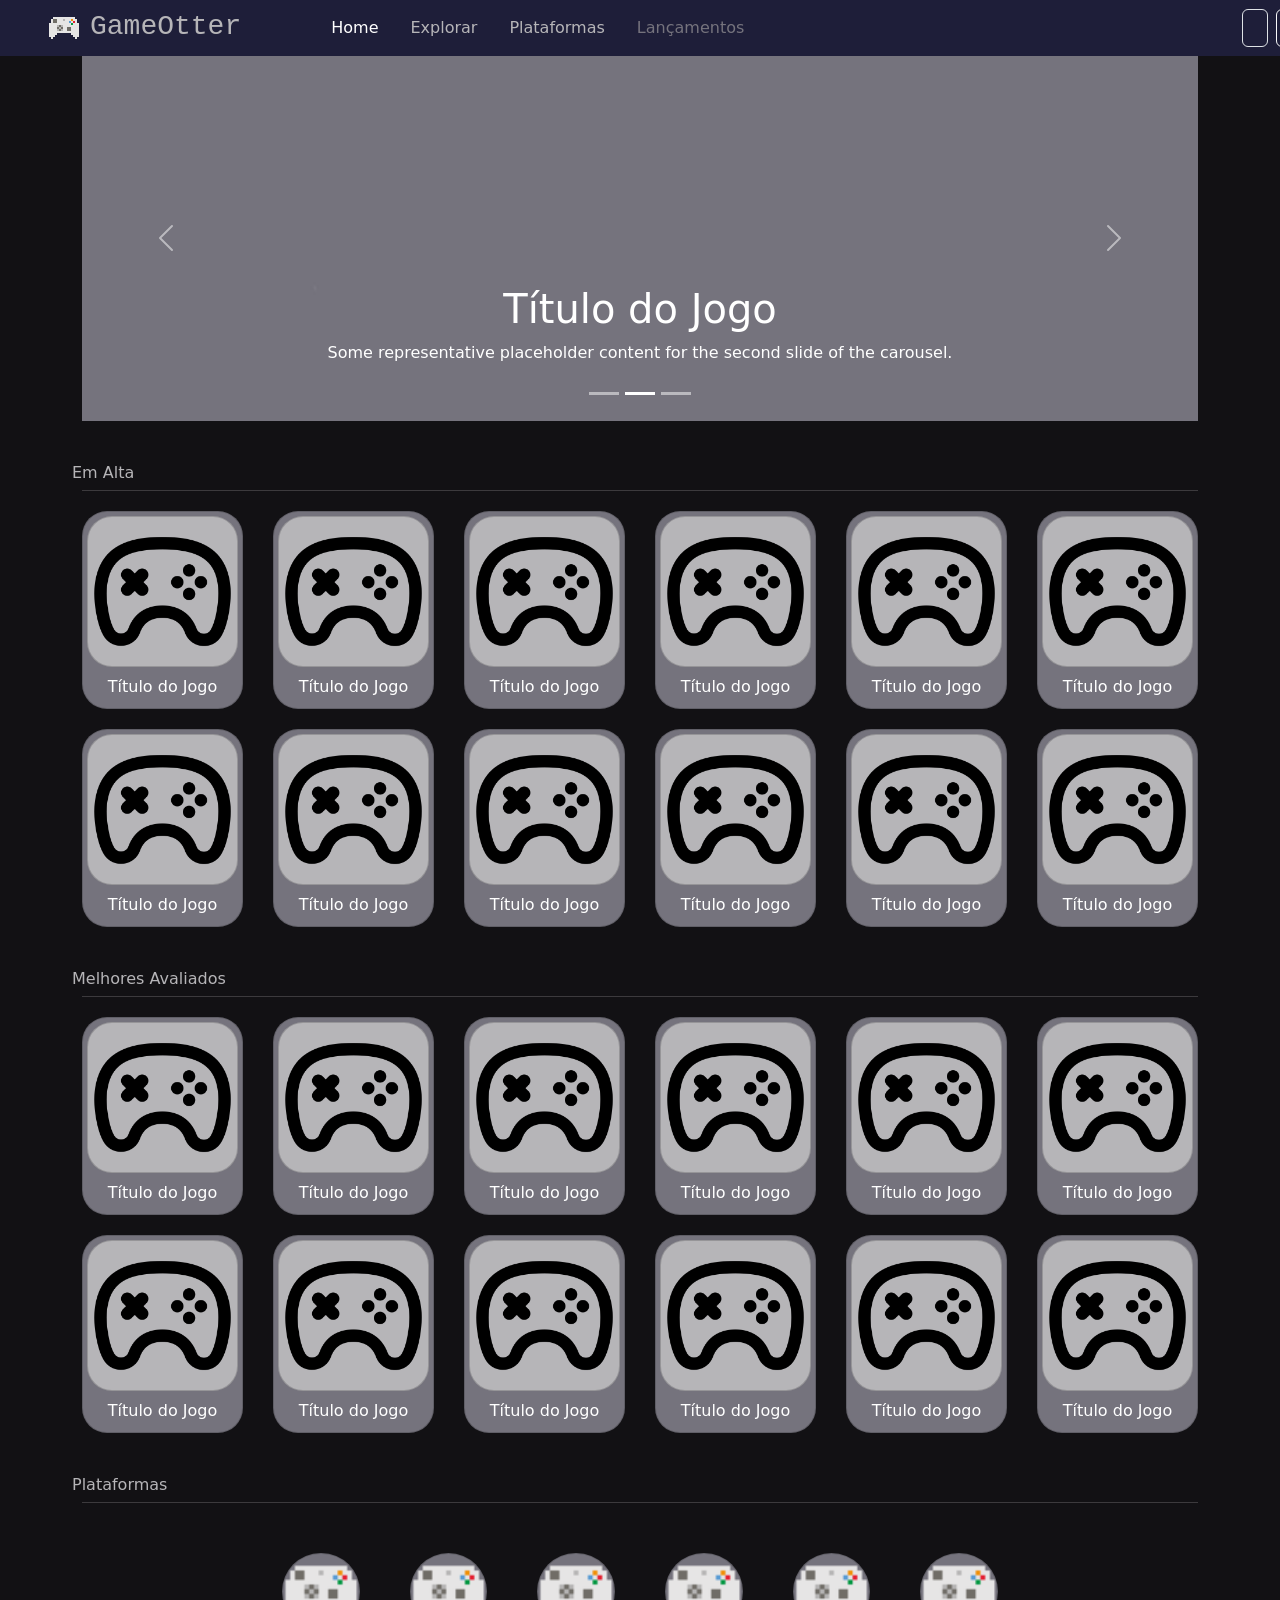
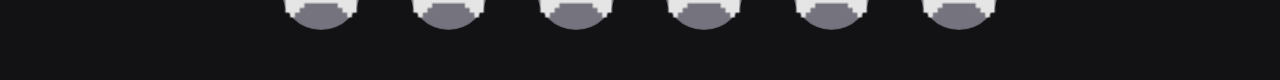
==== index.html @ 275e6186 "1303" ====
<!DOCTYPE html>
<html lang="pt-br">

<head>
    <meta charset="UTF-8">
    <meta name="viewport" content="width=device-width, initial-scale=1.0">
    <title>GameOtter</title>
    <link rel="icon" type="image/x-icon" href="/images/favicon.ico">
    <link rel="stylesheet" href="bootstrap/css/bootstrap.min.css">
    <link rel="stylesheet" href="/css/style.css">
    <link rel="stylesheet" href="https://cdn.jsdelivr.net/npm/bootstrap-icons@1.11.3/font/bootstrap-icons.css">
</head>

<body>
    <header class="header">
        <div> <!--Título e logo são provisórios-->
            <img src="/images/controle.png" alt="logo" class="ms-5">
            <h3 class="title">GameOtter</h3>
        </div>

        <nav class="navbar navbar-expand-lg">
            <div class="container-fluid">

                <button class="navbar-toggler" type="button" data-bs-toggle="collapse"
                    data-bs-target="#navbarSupportedContent" aria-controls="navbarSupportedContent"
                    aria-expanded="false" aria-label="Toggle navigation">
                    <span class="navbar-toggler-icon"></span>
                </button>

                <div class="collapse navbar-collapse" id="navbarSupportedContent">
                    <ul class="navbar-nav me-auto mb-2 mb-lg-0">
                        <li class="nav-item">
                            <a class="nav-link active" aria-current="page" href="#" id="home">Home</a>
                        </li>
                        <li class="nav-item ms-3">
                            <a class="nav-link" href="#">Explorar</a>
                        </li>
                        <li class="nav-item ms-3">
                            <a class="nav-link" href="#">Plataformas</a>
                        </li>
                        <li class="nav-item ms-3">
                            <a class="nav-link disabled" aria-disabled="true">Lançamentos</a>
                        </li>
                    </ul>

                    <form class="d-flex" role="search" id="pesquisa">
                        <input class="form-control me-2" type="search" placeholder="Pesquise aqui..."
                            aria-label="Search" />
                        <button class="btn btn-outline-light" type="submit">
                            <i class="bi bi-search"></i>
                        </button>
                    </form>

                    <ul class="navbar-nav ms-4">
                        <li class="nav-item dropdown">
                            <a class="nav-link dropdown-toggle" href="#" role="button" data-bs-toggle="dropdown"
                                aria-expanded="false">Perfil</a>
                            <ul class="dropdown-menu dropdown-menu-end">
                                <li><a class="dropdown-item" href="#">Meu Perfil</a></li>
                                <li><a class="dropdown-item" href="#">Minhas Listas</a></li>
                                <li><a class="dropdown-item" href="#">Minhas Reviews</a></li>
                                <li>
                                    <hr class="dropdown-divider">
                                </li>
                                <li><a class="dropdown-item" href="#">Sair</a></li>
                            </ul>
                        </li>
                    </ul>

                </div>
            </div>
        </nav>
    </header>




    <div class="container">
        <div id="myCarousel" class="carousel slide mb-6" data-bs-ride="carousel">
            <div class="carousel-indicators"> <button type="button" data-bs-target="#myCarousel" data-bs-slide-to="0"
                    class="" aria-label="Slide 1"></button> <button type="button" data-bs-target="#myCarousel"
                    data-bs-slide-to="1" aria-label="Slide 2" class="active" aria-current="true"></button> <button
                    type="button" data-bs-target="#myCarousel" data-bs-slide-to="2" aria-label="Slide 3"
                    class=""></button>
            </div>
            <div class="carousel-inner">
                <div class="carousel-item active carousel-item-start">
                    <a href="https://deltarune.com/" target="_blank" class="carousel-link">
                        <img src="images/banner.png" class="d-block w-100" alt="">
                        <div class="container">
                            <div class="carousel-caption text-start">
                                <h1>Título do Jogo</h1>
                                <p class="opacity-75">Some representative placeholder content for the first slide of the
                                    carousel.</p>
                            </div>
                        </div>
                    </a>
                </div>

                <div class="carousel-item carousel-item-next carousel-item-start">
                    <a href="https://deltarune.com/" target="_blank" class="carousel-link">
                        <img src="images/banner.png" class="d-block w-100" alt="">
                        <div class="container">
                            <div class="carousel-caption">
                                <h1>Título do Jogo</h1>
                                <p>Some representative placeholder content for the second slide of the carousel.</p>
                            </div>
                        </div>
                    </a>
                </div>
                <div class="carousel-item">
                    <a href="https://deltarune.com/" target="_blank" class="carousel-link">
                        <img src="images/banner.png" class="d-block w-100" alt="">
                        <div class="container">
                            <div class="carousel-caption text-end">
                                <h1>Título do Jogo</h1>
                                <p>Some representative placeholder content for the third slide of this carousel.</p>
                                <!--<p><a class="btn btn-lg btn-primary" href="#">Browse gallery</a></p>-->
                            </div>
                        </div>
                    </a>
                </div>
            </div> <button class="carousel-control-prev" type="button" data-bs-target="#myCarousel"
                data-bs-slide="prev">
                <span class="carousel-control-prev-icon" aria-hidden="true"></span> <span
                    class="visually-hidden">Previous</span> </button> <button class="carousel-control-next"
                type="button" data-bs-target="#myCarousel" data-bs-slide="next"> <span
                    class="carousel-control-next-icon" aria-hidden="true"></span> <span
                    class="visually-hidden">Next</span> </button>
        </div>
    </div>






    <div class="container mt-3">
        <p class="section-title">Em Alta</p>
        <hr>

        <div class="cards">
            <div class="card">
                <div class="card" id="imgcard">
                    <img src="/images/gamepad.png" alt="">
                </div>
                <p id="gct">Título do Jogo</p>
            </div>
            <div class="card">
                <div class="card" id="imgcard">
                    <img src="/images/gamepad.png" alt="">
                </div>
                <p id="gct">Título do Jogo</p>
            </div>
            <div class="card">
                <div class="card" id="imgcard">
                    <img src="/images/gamepad.png" alt="">
                </div>
                <p id="gct">Título do Jogo</p>
            </div>
            <div class="card">
                <div class="card" id="imgcard">
                    <img src="/images/gamepad.png" alt="">
                </div>
                <p id="gct">Título do Jogo</p>
            </div>
            <div class="card">
                <div class="card" id="imgcard">
                    <img src="/images/gamepad.png" alt="">
                </div>
                <p id="gct">Título do Jogo</p>
            </div>
            <div class="card">
                <div class="card" id="imgcard">
                    <img src="/images/gamepad.png" alt="">
                </div>
                <p id="gct">Título do Jogo</p>
            </div>
        </div>
        <div class="cards">
            <div class="card">
                <div class="card" id="imgcard">
                    <img src="/images/gamepad.png" alt="">
                </div>
                <p id="gct">Título do Jogo</p>
            </div>
            <div class="card">
                <div class="card" id="imgcard">
                    <img src="/images/gamepad.png" alt="">
                </div>
                <p id="gct">Título do Jogo</p>
            </div>
            <div class="card">
                <div class="card" id="imgcard">
                    <img src="/images/gamepad.png" alt="">
                </div>
                <p id="gct">Título do Jogo</p>
            </div>
            <div class="card">
                <div class="card" id="imgcard">
                    <img src="/images/gamepad.png" alt="">
                </div>
                <p id="gct">Título do Jogo</p>
            </div>
            <div class="card">
                <div class="card" id="imgcard">
                    <img src="/images/gamepad.png" alt="">
                </div>
                <p id="gct">Título do Jogo</p>
            </div>
            <div class="card">
                <div class="card" id="imgcard">
                    <img src="/images/gamepad.png" alt="">
                </div>
                <p id="gct">Título do Jogo</p>
            </div>
        </div>
    </div>
    <div class="container mt-3">
        <p class="section-title">Melhores Avaliados</p>
        <hr>

        <div class="cards">
            <div class="card">
                <div class="card" id="imgcard">
                    <img src="/images/gamepad.png" alt="">
                </div>
                <p id="gct">Título do Jogo</p>
            </div>
            <div class="card">
                <div class="card" id="imgcard">
                    <img src="/images/gamepad.png" alt="">
                </div>
                <p id="gct">Título do Jogo</p>
            </div>
            <div class="card">
                <div class="card" id="imgcard">
                    <img src="/images/gamepad.png" alt="">
                </div>
                <p id="gct">Título do Jogo</p>
            </div>
            <div class="card">
                <div class="card" id="imgcard">
                    <img src="/images/gamepad.png" alt="">
                </div>
                <p id="gct">Título do Jogo</p>
            </div>
            <div class="card">
                <div class="card" id="imgcard">
                    <img src="/images/gamepad.png" alt="">
                </div>
                <p id="gct">Título do Jogo</p>
            </div>
            <div class="card">
                <div class="card" id="imgcard">
                    <img src="/images/gamepad.png" alt="">
                </div>
                <p id="gct">Título do Jogo</p>
            </div>
        </div>
        <div class="cards">
            <div class="card">
                <div class="card" id="imgcard">
                    <img src="/images/gamepad.png" alt="">
                </div>
                <p id="gct">Título do Jogo</p>
            </div>
            <div class="card">
                <div class="card" id="imgcard">
                    <img src="/images/gamepad.png" alt="">
                </div>
                <p id="gct">Título do Jogo</p>
            </div>
            <div class="card">
                <div class="card" id="imgcard">
                    <img src="/images/gamepad.png" alt="">
                </div>
                <p id="gct">Título do Jogo</p>
            </div>
            <div class="card">
                <div class="card" id="imgcard">
                    <img src="/images/gamepad.png" alt="">
                </div>
                <p id="gct">Título do Jogo</p>
            </div>
            <div class="card">
                <div class="card" id="imgcard">
                    <img src="/images/gamepad.png" alt="">
                </div>
                <p id="gct">Título do Jogo</p>
            </div>
            <div class="card">
                <div class="card" id="imgcard">
                    <img src="/images/gamepad.png" alt="">
                </div>
                <p id="gct">Título do Jogo</p>
            </div>
        </div>
    </div>
    <div class="container mt-3">
        <p class="section-title">Plataformas</p>
        <hr>

        <div class="cards" id="cpc">
            <div class="card" id="pc">
                <img src="/images/controle.png" alt="">
            </div>
            <div class="card" id="pc">
                <img src="/images/controle.png" alt="">
            </div>
            <div class="card" id="pc">
                <img src="/images/controle.png" alt="">
            </div>
            <div class="card" id="pc">
                <img src="/images/controle.png" alt="">
            </div>
            <div class="card" id="pc">
                <img src="/images/controle.png" alt="">
            </div>
            <div class="card" id="pc">
                <img src="/images/controle.png" alt="">
            </div>
        </div>



        <script src="https://cdn.jsdelivr.net/npm/bootstrap@5.3.8/dist/js/bootstrap.bundle.min.js"
            integrity="sha384-FKyoEForCGlyvwx9Hj09JcYn3nv7wiPVlz7YYwJrWVcXK/BmnVDxM+D2scQbITxI"
            crossorigin="anonymous"></script>
</body>

</html>
---- css/style.css ----
/*INDEX*/

body {
    background-color: #121114;
}

.header {
    display: flex;
    align-items: center;
    background-color: #1E1E39;
}

.header div {
    display: flex;
    align-items: center;
}

.title {
    margin-left: 10px;
    margin-top: 5px;
    margin-right: 60px;
    color: #B6B5B8;
    font-family: monospace;
}

.navbar-nav {
    margin-left: 10px;
    color: #B6B5B8;
}

.nav-link {
    color: #B6B5B8;
}

.nav-link:hover {
    color: white;
}

.nav-link.disabled {
    color: #75737d;
}

#pesquisa {
    margin-left: 490px;
}

#pesquisa input::placeholder {
    color: #B6B5B8;
}

.form-control.me-2 {
    background-color: #1E1E39;
}

.navbar .nav-link:focus,
.navbar .nav-link:active,
.navbar .nav-link.active {
    color: #B6B5B8;
}

#home.active {
    color: white;
}

.navbar-toggler {
    color: #B6B5B8;
}

.navbar-toggler {
    border-color: #B6B5B8;
}

.navbar-toggler-icon {
    filter: invert(1);
}

.navbar-toggler:focus {
    box-shadow: none;
}

#pesquisa input:focus {
    border-color: white;
    box-shadow: none;
}

#pesquisa input {
    color: white;
}

.dropdown-item:active{
    background-color: white;
    color:#121114;
}

hr {
    border: none;
    height: 1px;
    background: #B6B5B8;
    margin: 20px 0;
}

.section-title{
    margin-top: 40px;
    margin-bottom: 3px;
    margin-left: -10px;
    color:#B6B5B8;
}

hr {
    margin-top: 5px;
}

.cards {
    display: flex;
    gap: 30px;
    margin-top: 20px;
}

.card {
    flex: 1;
    background-color: #75737d;
    border-radius: 25px;
    transition: transform 0.2s ease;
}

#imgcard{
    margin: 4px 4px -1px 4px;
    background-color: #B6B5B8;
}

#gct{
    text-align: center;
    margin: 2px 2px 2px 2px;
    padding: 7px;
    color: white;
    white-space: nowrap;
    overflow: hidden;
    text-overflow: ellipsis;
}

.card:hover {
    transform: scale(1.05);
    cursor: pointer;
}

#pc{
    border-radius: 100px;
}

#cpc{
    margin: 50px 200px 50px 200px;
    gap: 50px;
}

#myCarousel:hover{
    cursor:pointer;
}


/*PERFIL*/


/*LOGIN*/


/*REVIEWS*/


/*LISTAS*/
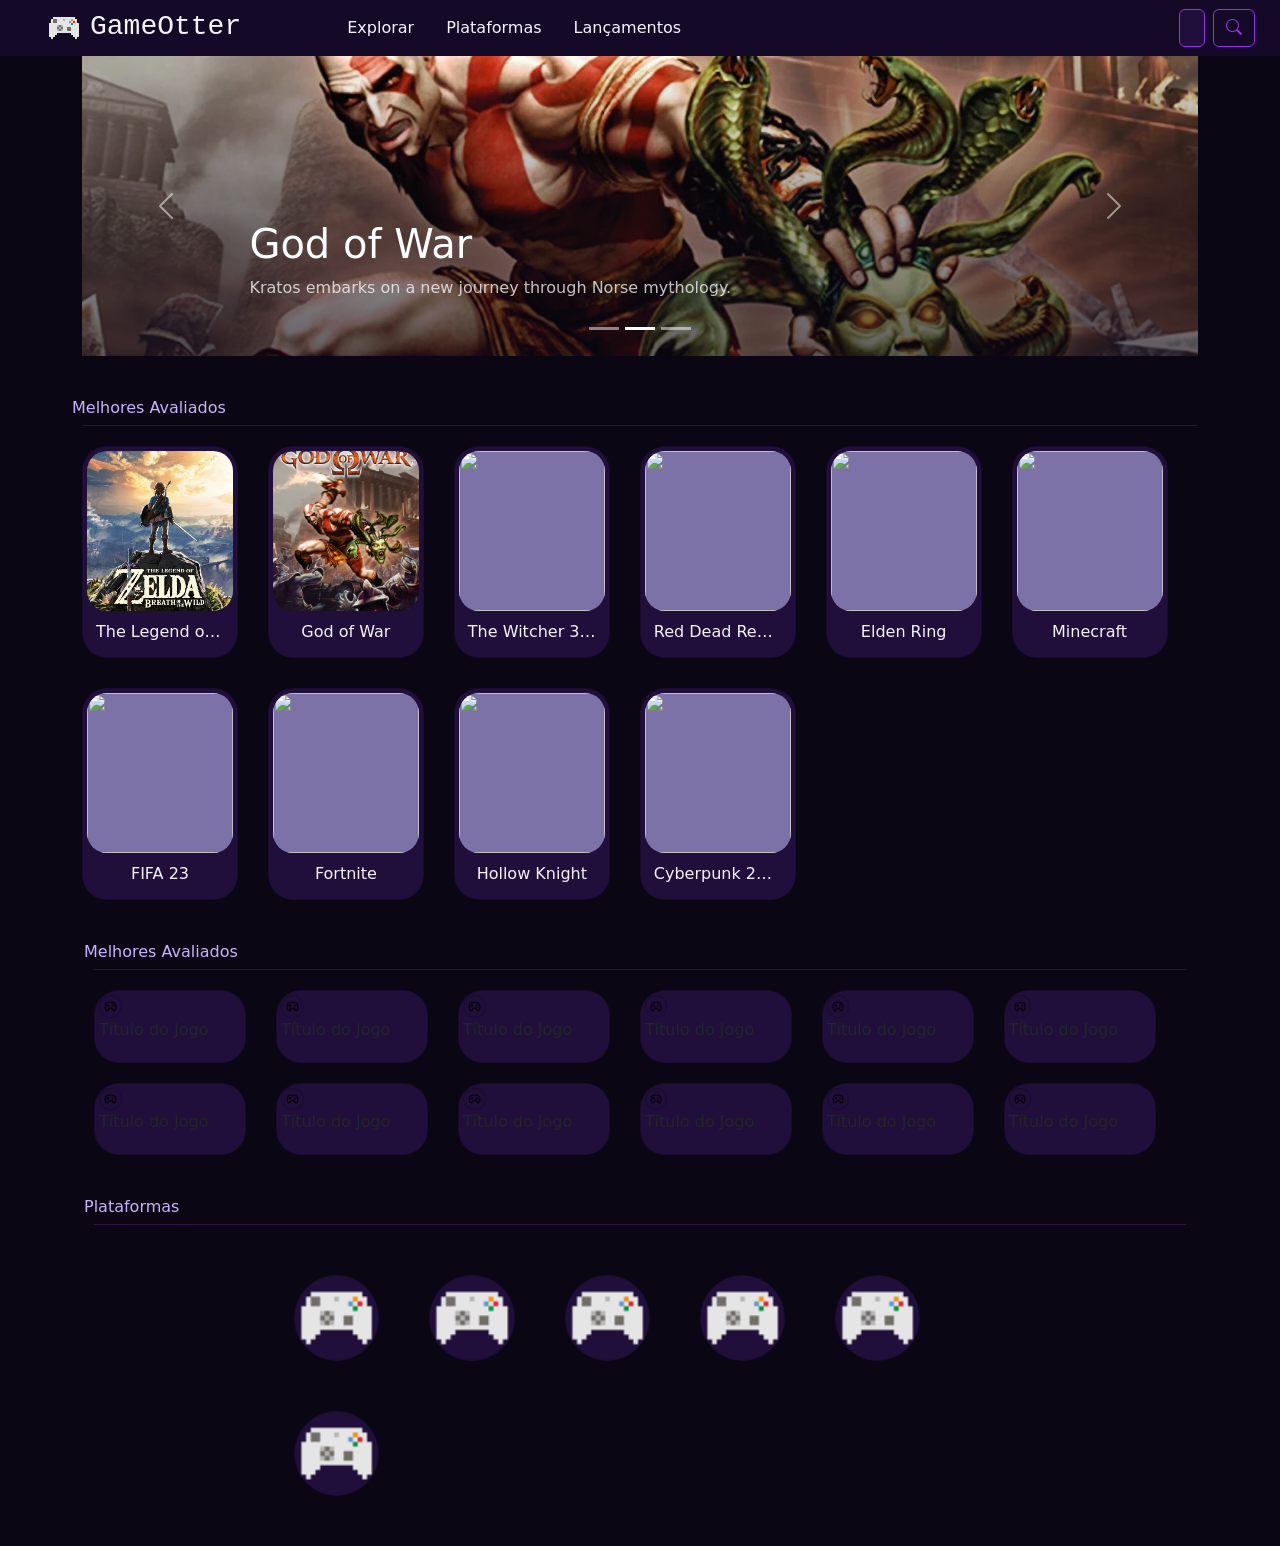
==== commit ca458fae: "1903" ====
--- a/index.html
+++ b/index.html
@@ -5,17 +5,20 @@
     <meta charset="UTF-8">
     <meta name="viewport" content="width=device-width, initial-scale=1.0">
     <title>GameOtter</title>
-    <link rel="icon" type="image/x-icon" href="/images/favicon.ico">
+    <link rel="icon" type="image/x-icon" href="images/favicon.ico">
     <link rel="stylesheet" href="bootstrap/css/bootstrap.min.css">
-    <link rel="stylesheet" href="/css/style.css">
+    <link rel="stylesheet" href="css/style.css">
     <link rel="stylesheet" href="https://cdn.jsdelivr.net/npm/bootstrap-icons@1.11.3/font/bootstrap-icons.css">
 </head>
 
 <body>
     <header class="header">
         <div> <!--Título e logo são provisórios-->
-            <img src="/images/controle.png" alt="logo" class="ms-5">
-            <h3 class="title">GameOtter</h3>
+            <img src="images/controle.png" alt="logo" class="ms-5">
+            <a class="nav-link active" aria-current="page" href="#" id="home">
+                <h3 class="title">GameOtter</h3>
+            </a>
+
         </div>
 
         <nav class="navbar navbar-expand-lg">
@@ -29,9 +32,6 @@
 
                 <div class="collapse navbar-collapse" id="navbarSupportedContent">
                     <ul class="navbar-nav me-auto mb-2 mb-lg-0">
-                        <li class="nav-item">
-                            <a class="nav-link active" aria-current="page" href="#" id="home">Home</a>
-                        </li>
                         <li class="nav-item ms-3">
                             <a class="nav-link" href="#">Explorar</a>
                         </li>
@@ -39,19 +39,27 @@
                             <a class="nav-link" href="#">Plataformas</a>
                         </li>
                         <li class="nav-item ms-3">
-                            <a class="nav-link disabled" aria-disabled="true">Lançamentos</a>
+                            <a class="nav-link" href="#">Lançamentos</a>
                         </li>
                     </ul>
 
                     <form class="d-flex" role="search" id="pesquisa">
                         <input class="form-control me-2" type="search" placeholder="Pesquise aqui..."
                             aria-label="Search" />
-                        <button class="btn btn-outline-light" type="submit">
+                        <button class="btn" type="submit" id="btnpesquisa">
                             <i class="bi bi-search"></i>
                         </button>
                     </form>
 
-                    <ul class="navbar-nav ms-4">
+                    <ul class="navbar-nav me-auto mb-2 mb-lg-0">
+                        <li class="nav-item ms-4">
+                            <a class="nav-link me-3" href="#">Login</a>
+                        </li>
+                    </ul>
+
+                    <!-- vvv IMPORTANTE: Ficará funcional quando o usuário entraar com a conta!! vvv -->
+
+                    <!--<ul class="navbar-nav ms-4">
                         <li class="nav-item dropdown">
                             <a class="nav-link dropdown-toggle" href="#" role="button" data-bs-toggle="dropdown"
                                 aria-expanded="false">Perfil</a>
@@ -65,7 +73,7 @@
                                 <li><a class="dropdown-item" href="#">Sair</a></li>
                             </ul>
                         </li>
-                    </ul>
+                    </ul>-->
 
                 </div>
             </div>
@@ -84,8 +92,8 @@
                     class=""></button>
             </div>
             <div class="carousel-inner">
-                <div class="carousel-item active carousel-item-start">
-                    <a href="https://deltarune.com/" target="_blank" class="carousel-link">
+                <div class="carousel-item active" id="carouselInner">
+                    <!--<a href="https://deltarune.com/" target="_blank" class="carousel-link">
                         <img src="images/banner.png" class="d-block w-100" alt="">
                         <div class="container">
                             <div class="carousel-caption text-start">
@@ -94,11 +102,11 @@
                                     carousel.</p>
                             </div>
                         </div>
-                    </a>
-                </div>
-
-                <div class="carousel-item carousel-item-next carousel-item-start">
-                    <a href="https://deltarune.com/" target="_blank" class="carousel-link">
+                    </a>-->
+                </div>
+
+                <div class="carousel-item" id="carouselInner">
+                    <!--<a href="https://deltarune.com/" target="_blank" class="carousel-link">
                         <img src="images/banner.png" class="d-block w-100" alt="">
                         <div class="container">
                             <div class="carousel-caption">
@@ -106,19 +114,18 @@
                                 <p>Some representative placeholder content for the second slide of the carousel.</p>
                             </div>
                         </div>
-                    </a>
-                </div>
-                <div class="carousel-item">
-                    <a href="https://deltarune.com/" target="_blank" class="carousel-link">
+                    </a>-->
+                </div>
+                <div class="carousel-item" id="carouselInner">
+                    <!--<a href="https://deltarune.com/" target="_blank" class="carousel-link">
                         <img src="images/banner.png" class="d-block w-100" alt="">
                         <div class="container">
                             <div class="carousel-caption text-end">
                                 <h1>Título do Jogo</h1>
                                 <p>Some representative placeholder content for the third slide of this carousel.</p>
-                                <!--<p><a class="btn btn-lg btn-primary" href="#">Browse gallery</a></p>-->
                             </div>
                         </div>
-                    </a>
+                    </a>-->
                 </div>
             </div> <button class="carousel-control-prev" type="button" data-bs-target="#myCarousel"
                 data-bs-slide="prev">
@@ -136,197 +143,207 @@
 
 
     <div class="container mt-3">
-        <p class="section-title">Em Alta</p>
-        <hr>
-
-        <div class="cards">
-            <div class="card">
-                <div class="card" id="imgcard">
-                    <img src="/images/gamepad.png" alt="">
-                </div>
-                <p id="gct">Título do Jogo</p>
-            </div>
-            <div class="card">
-                <div class="card" id="imgcard">
-                    <img src="/images/gamepad.png" alt="">
-                </div>
-                <p id="gct">Título do Jogo</p>
-            </div>
-            <div class="card">
-                <div class="card" id="imgcard">
-                    <img src="/images/gamepad.png" alt="">
-                </div>
-                <p id="gct">Título do Jogo</p>
-            </div>
-            <div class="card">
-                <div class="card" id="imgcard">
-                    <img src="/images/gamepad.png" alt="">
-                </div>
-                <p id="gct">Título do Jogo</p>
-            </div>
-            <div class="card">
-                <div class="card" id="imgcard">
-                    <img src="/images/gamepad.png" alt="">
-                </div>
-                <p id="gct">Título do Jogo</p>
-            </div>
-            <div class="card">
-                <div class="card" id="imgcard">
-                    <img src="/images/gamepad.png" alt="">
-                </div>
-                <p id="gct">Título do Jogo</p>
-            </div>
-        </div>
-        <div class="cards">
-            <div class="card">
-                <div class="card" id="imgcard">
-                    <img src="/images/gamepad.png" alt="">
-                </div>
-                <p id="gct">Título do Jogo</p>
-            </div>
-            <div class="card">
-                <div class="card" id="imgcard">
-                    <img src="/images/gamepad.png" alt="">
-                </div>
-                <p id="gct">Título do Jogo</p>
-            </div>
-            <div class="card">
-                <div class="card" id="imgcard">
-                    <img src="/images/gamepad.png" alt="">
-                </div>
-                <p id="gct">Título do Jogo</p>
-            </div>
-            <div class="card">
-                <div class="card" id="imgcard">
-                    <img src="/images/gamepad.png" alt="">
-                </div>
-                <p id="gct">Título do Jogo</p>
-            </div>
-            <div class="card">
-                <div class="card" id="imgcard">
-                    <img src="/images/gamepad.png" alt="">
-                </div>
-                <p id="gct">Título do Jogo</p>
-            </div>
-            <div class="card">
-                <div class="card" id="imgcard">
-                    <img src="/images/gamepad.png" alt="">
-                </div>
-                <p id="gct">Título do Jogo</p>
-            </div>
-        </div>
-    </div>
-    <div class="container mt-3">
         <p class="section-title">Melhores Avaliados</p>
         <hr>
 
+        <div class="cards" id="melhoresAv">
+
+        </div>
+
+        <!--<div class="cards">
+            <div class="card">
+                <div class="card" id="imgcard">
+                    <img src="images/gamepad.png" alt="">
+                </div>
+                <p id="gct">Título do Jogo</p>
+            </div>
+            <div class="card">
+                <div class="card" id="imgcard">
+                    <img src="images/gamepad.png" alt="">
+                </div>
+                <p id="gct">Título do Jogo</p>
+            </div>
+            <div class="card">
+                <div class="card" id="imgcard">
+                    <img src="images/gamepad.png" alt="">
+                </div>
+                <p id="gct">Título do Jogo</p>
+            </div>
+            <div class="card">
+                <div class="card" id="imgcard">
+                    <img src="images/gamepad.png" alt="">
+                </div>
+                <p id="gct">Título do Jogo</p>
+            </div>
+            <div class="card">
+                <div class="card" id="imgcard">
+                    <img src="images/gamepad.png" alt="">
+                </div>
+                <p id="gct">Título do Jogo</p>
+            </div>
+            <div class="card">
+                <div class="card" id="imgcard">
+                    <img src="images/gamepad.png" alt="">
+                </div>
+                <p id="gct">Título do Jogo</p>
+            </div>
+        </div>
         <div class="cards">
             <div class="card">
                 <div class="card" id="imgcard">
-                    <img src="/images/gamepad.png" alt="">
-                </div>
-                <p id="gct">Título do Jogo</p>
-            </div>
-            <div class="card">
-                <div class="card" id="imgcard">
-                    <img src="/images/gamepad.png" alt="">
-                </div>
-                <p id="gct">Título do Jogo</p>
-            </div>
-            <div class="card">
-                <div class="card" id="imgcard">
-                    <img src="/images/gamepad.png" alt="">
-                </div>
-                <p id="gct">Título do Jogo</p>
-            </div>
-            <div class="card">
-                <div class="card" id="imgcard">
-                    <img src="/images/gamepad.png" alt="">
-                </div>
-                <p id="gct">Título do Jogo</p>
-            </div>
-            <div class="card">
-                <div class="card" id="imgcard">
-                    <img src="/images/gamepad.png" alt="">
-                </div>
-                <p id="gct">Título do Jogo</p>
-            </div>
-            <div class="card">
-                <div class="card" id="imgcard">
-                    <img src="/images/gamepad.png" alt="">
-                </div>
-                <p id="gct">Título do Jogo</p>
-            </div>
-        </div>
-        <div class="cards">
-            <div class="card">
-                <div class="card" id="imgcard">
-                    <img src="/images/gamepad.png" alt="">
-                </div>
-                <p id="gct">Título do Jogo</p>
-            </div>
-            <div class="card">
-                <div class="card" id="imgcard">
-                    <img src="/images/gamepad.png" alt="">
-                </div>
-                <p id="gct">Título do Jogo</p>
-            </div>
-            <div class="card">
-                <div class="card" id="imgcard">
-                    <img src="/images/gamepad.png" alt="">
-                </div>
-                <p id="gct">Título do Jogo</p>
-            </div>
-            <div class="card">
-                <div class="card" id="imgcard">
-                    <img src="/images/gamepad.png" alt="">
-                </div>
-                <p id="gct">Título do Jogo</p>
-            </div>
-            <div class="card">
-                <div class="card" id="imgcard">
-                    <img src="/images/gamepad.png" alt="">
-                </div>
-                <p id="gct">Título do Jogo</p>
-            </div>
-            <div class="card">
-                <div class="card" id="imgcard">
-                    <img src="/images/gamepad.png" alt="">
-                </div>
-                <p id="gct">Título do Jogo</p>
-            </div>
-        </div>
-    </div>
-    <div class="container mt-3">
-        <p class="section-title">Plataformas</p>
-        <hr>
-
-        <div class="cards" id="cpc">
-            <div class="card" id="pc">
-                <img src="/images/controle.png" alt="">
-            </div>
-            <div class="card" id="pc">
-                <img src="/images/controle.png" alt="">
-            </div>
-            <div class="card" id="pc">
-                <img src="/images/controle.png" alt="">
-            </div>
-            <div class="card" id="pc">
-                <img src="/images/controle.png" alt="">
-            </div>
-            <div class="card" id="pc">
-                <img src="/images/controle.png" alt="">
-            </div>
-            <div class="card" id="pc">
-                <img src="/images/controle.png" alt="">
-            </div>
-        </div>
-
-
-
-        <script src="https://cdn.jsdelivr.net/npm/bootstrap@5.3.8/dist/js/bootstrap.bundle.min.js"
-            integrity="sha384-FKyoEForCGlyvwx9Hj09JcYn3nv7wiPVlz7YYwJrWVcXK/BmnVDxM+D2scQbITxI"
-            crossorigin="anonymous"></script>
+                    <img src="images/gamepad.png" alt="">
+                </div>
+                <p id="gct">Título do Jogo</p>
+            </div>
+            <div class="card">
+                <div class="card" id="imgcard">
+                    <img src="images/gamepad.png" alt="">
+                </div>
+                <p id="gct">Título do Jogo</p>
+            </div>
+            <div class="card">
+                <div class="card" id="imgcard">
+                    <img src="images/gamepad.png" alt="">
+                </div>
+                <p id="gct">Título do Jogo</p>
+            </div>
+            <div class="card">
+                <div class="card" id="imgcard">
+                    <img src="images/gamepad.png" alt="">
+                </div>
+                <p id="gct">Título do Jogo</p>
+            </div>
+            <div class="card">
+                <div class="card" id="imgcard">
+                    <img src="images/gamepad.png" alt="">
+                </div>
+                <p id="gct">Título do Jogo</p>
+            </div>
+            <div class="card">
+                <div class="card" id="imgcard">
+                    <img src="images/gamepad.png" alt="">
+                </div>
+                <p id="gct">Título do Jogo</p>
+            </div>
+        </div>
+    </div>-->
+
+
+        <div class="container mt-3">
+            <p class="section-title">Melhores Avaliados</p>
+            <hr>
+
+            <div class="cards">
+                <div class="card">
+                    <div class="card" id="imgcard">
+                        <img src="images/gamepad.png" alt="">
+                    </div>
+                    <p id="gct">Título do Jogo</p>
+                </div>
+                <div class="card">
+                    <div class="card" id="imgcard">
+                        <img src="images/gamepad.png" alt="">
+                    </div>
+                    <p id="gct">Título do Jogo</p>
+                </div>
+                <div class="card">
+                    <div class="card" id="imgcard">
+                        <img src="images/gamepad.png" alt="">
+                    </div>
+                    <p id="gct">Título do Jogo</p>
+                </div>
+                <div class="card">
+                    <div class="card" id="imgcard">
+                        <img src="images/gamepad.png" alt="">
+                    </div>
+                    <p id="gct">Título do Jogo</p>
+                </div>
+                <div class="card">
+                    <div class="card" id="imgcard">
+                        <img src="images/gamepad.png" alt="">
+                    </div>
+                    <p id="gct">Título do Jogo</p>
+                </div>
+                <div class="card">
+                    <div class="card" id="imgcard">
+                        <img src="images/gamepad.png" alt="">
+                    </div>
+                    <p id="gct">Título do Jogo</p>
+                </div>
+            </div>
+            <div class="cards">
+                <div class="card">
+                    <div class="card" id="imgcard">
+                        <img src="images/gamepad.png" alt="">
+                    </div>
+                    <p id="gct">Título do Jogo</p>
+                </div>
+                <div class="card">
+                    <div class="card" id="imgcard">
+                        <img src="images/gamepad.png" alt="">
+                    </div>
+                    <p id="gct">Título do Jogo</p>
+                </div>
+                <div class="card">
+                    <div class="card" id="imgcard">
+                        <img src="images/gamepad.png" alt="">
+                    </div>
+                    <p id="gct">Título do Jogo</p>
+                </div>
+                <div class="card">
+                    <div class="card" id="imgcard">
+                        <img src="images/gamepad.png" alt="">
+                    </div>
+                    <p id="gct">Título do Jogo</p>
+                </div>
+                <div class="card">
+                    <div class="card" id="imgcard">
+                        <img src="images/gamepad.png" alt="">
+                    </div>
+                    <p id="gct">Título do Jogo</p>
+                </div>
+                <div class="card">
+                    <div class="card" id="imgcard">
+                        <img src="images/gamepad.png" alt="">
+                    </div>
+                    <p id="gct">Título do Jogo</p>
+                </div>
+            </div>
+        </div>
+        <div class="container mt-3">
+            <p class="section-title">Plataformas</p>
+            <hr>
+
+            <div class="cards" id="cpc">
+                <div class="card" id="pc">
+                    <img src="images/controle.png" alt="">
+                </div>
+                <div class="card" id="pc">
+                    <img src="images/controle.png" alt="">
+                </div>
+                <div class="card" id="pc">
+                    <img src="images/controle.png" alt="">
+                </div>
+                <div class="card" id="pc">
+                    <img src="images/controle.png" alt="">
+                </div>
+                <div class="card" id="pc">
+                    <img src="images/controle.png" alt="">
+                </div>
+                <div class="card" id="pc">
+                    <img src="images/controle.png" alt="">
+                </div>
+            </div>
+
+
+
+            <script src="https://cdn.jsdelivr.net/npm/bootstrap@5.3.8/dist/js/bootstrap.bundle.min.js"
+                integrity="sha384-FKyoEForCGlyvwx9Hj09JcYn3nv7wiPVlz7YYwJrWVcXK/BmnVDxM+D2scQbITxI"
+                crossorigin="anonymous"></script>
+
+            <script src="data.js"></script>
+            <script src="script.js"></script>
+
 </body>
 
 </html>
--- a/css/style.css
+++ b/css/style.css
@@ -1,7 +1,11 @@
 /*INDEX*/
 
+/*ORIGINAL*/
+
+/**
 body {
     background-color: #121114;
+
 }
 
 .header {
@@ -23,6 +27,11 @@
     font-family: monospace;
 }
 
+.title input:focus {
+    border-color: white;
+    box-shadow: none;
+}
+
 .navbar-nav {
     margin-left: 10px;
     color: #B6B5B8;
@@ -85,6 +94,10 @@
 
 #pesquisa input {
     color: white;
+}
+
+.dropdown-item:hover{
+    background-color: #dcdade;
 }
 
 .dropdown-item:active{
@@ -141,6 +154,7 @@
 .card:hover {
     transform: scale(1.05);
     cursor: pointer;
+    box-shadow: 0 0 15px #9333EA;
 }
 
 #pc{
@@ -155,6 +169,218 @@
 #myCarousel:hover{
     cursor:pointer;
 }
+**/
+
+/*ROXO*/
+body {
+    background-color: #0B0613;
+}
+
+.header {
+    display: flex;
+    align-items: center;
+    background-color: #140A28;
+}
+
+.header div {
+    display: flex;
+    align-items: center;
+}
+
+.title {
+    margin-left: 10px;
+    margin-top: 5px;
+    margin-right: 60px;
+    color: #F5F3FF;
+    font-family: monospace;
+}
+
+.navbar-nav {
+    margin-left: 10px;
+}
+
+.nav-link {
+    color: #F5F3FF;
+    transition: 0.2s;
+}
+
+.nav-link:hover {
+    color: #A855F7;
+}
+
+.nav-link.disabled {
+    color: #C084FC;
+    opacity: 0.5;
+}
+
+.navbar .nav-link:focus,
+.navbar .nav-link:active,
+.navbar .nav-link.active {
+    color: #A855F7;
+}
+
+#pesquisa {
+    margin-left: 490px;
+}
+
+#pesquisa input {
+    color: #F5F3FF;
+    background-color: #1F0F3A;
+    border-color: #9333EA;
+}
+
+#pesquisa input::placeholder {
+    color: #C4B5FD;
+}
+
+#pesquisa input:focus {
+    border-color: #A855F7;
+    box-shadow: 0 0 10px #9333EA;
+}
+
+.navbar-toggler {
+    border-color: #C4B5FD;
+}
+
+.navbar-toggler-icon {
+    filter: invert(1);
+}
+
+.navbar-toggler:focus {
+    box-shadow: none;
+}
+
+#btnpesquisa{
+    color: #9333EA;
+    border-color: #9333EA;
+}
+
+#btnpesquisa:hover{
+    background-color: #9333EA;
+    color:#F5F3FF;
+    box-shadow: 0 0 10px #9333EA;
+}
+
+.dropdown-item{
+    color: #1F0F3A;
+}
+
+.dropdown-item:hover {
+    background-color: #C4B5FD;
+    color: #1F0F3A;
+}
+
+.dropdown-item:active {
+    background-color: #A855F7;
+    color: white;
+}
+
+.carousel-item{
+    width: 100%;
+    height: 300px;
+    overflow: hidden;
+    margin: 0;
+}
+
+.carousel-item img{
+    width: 100%;
+    height: 100%;
+    object-fit: cover;
+}
+
+.carousel-item {
+    position: relative;
+}
+
+.carousel-item::after {
+    content: "";
+    position: absolute;
+    inset: 0;
+    background: linear-gradient(to top, rgba(11,6,19,0.4), transparent);
+}
+
+.carousel-caption {
+    position: absolute;
+    z-index: 2;
+}
+
+hr {
+    border: none;
+    height: 1px;
+    background: #9333EA;
+    margin: 5px 0 20px 0;
+}
+
+.section-title {
+    margin-top: 40px;
+    margin-bottom: 3px;
+    margin-left: -10px;
+    color: #C4B5FD;
+}
+
+.cards {
+    display: flex;
+    gap: 30px;
+    margin-top: 20px;
+    flex-wrap: wrap;
+}
+
+.card {
+    flex: 0 0 calc(16.66% - 30px);
+    background-color: #1F0F3A;
+    border-radius: 25px;
+    transition: transform 0.2s ease, box-shadow 0.25s ease;
+    width: 16%;
+    padding: 4px;
+}
+
+.card:hover {
+    transform: scale(1.05); 
+    cursor: pointer;
+    box-shadow: 0 0 20px #9333EA;
+}
+
+.imgcard {
+    width: 100%;
+    height: 160px;
+    overflow: hidden;
+    margin: 0;
+    border-radius: 20px;
+    background-color:#7c72a7;
+}
+
+.imgcard img {
+    width: 100%;
+    height: 100%;
+    object-fit: cover;
+}
+
+.card:hover .imgcard img {
+    transform: scale(1.05);
+}
+
+.gct {
+    text-align: center;
+    margin: 2px;
+    padding: 7px;
+    color: #F5F3FF;
+    white-space: nowrap;
+    overflow: hidden;
+    text-overflow: ellipsis;
+}
+
+#pc {
+    border-radius: 100px;
+}
+
+#cpc {
+    margin: 50px 200px;
+    gap: 50px;
+}
+
+#myCarousel:hover {
+    cursor: pointer;
+}
 
 
 /*PERFIL*/
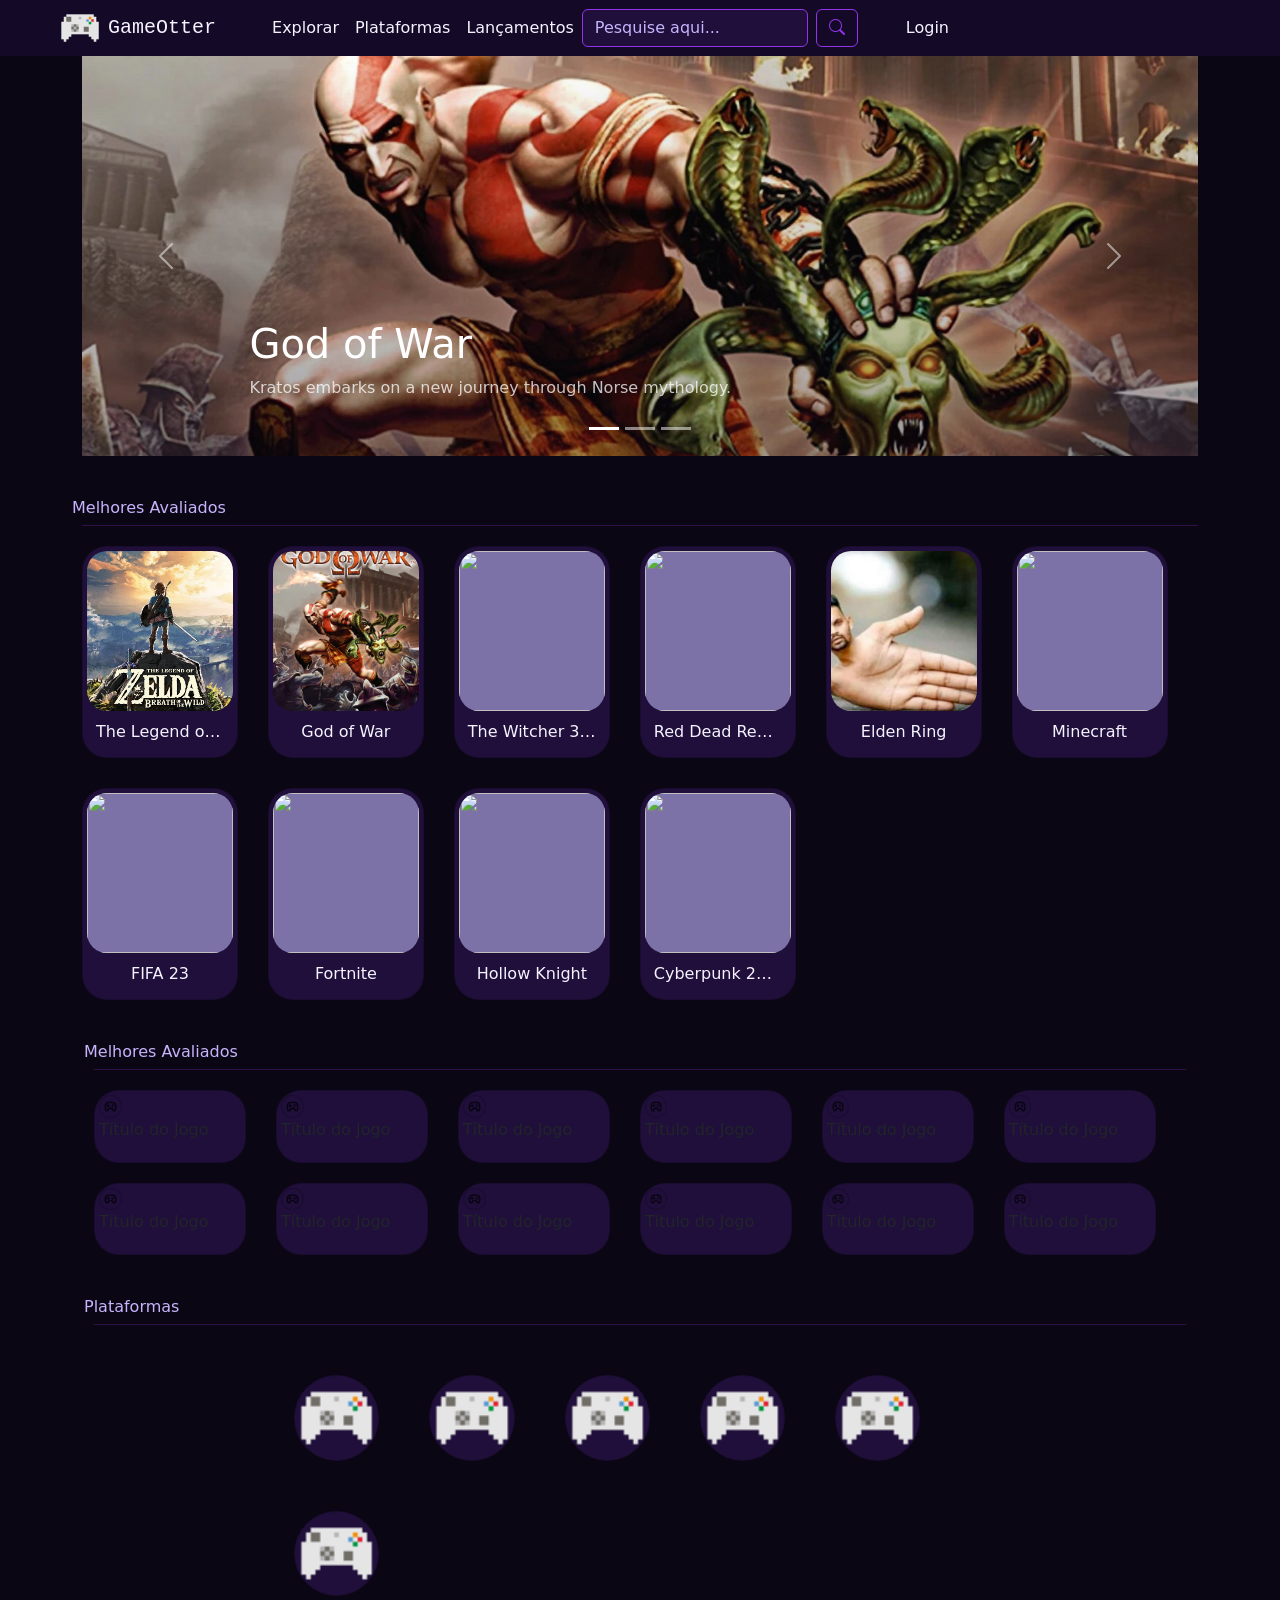
==== commit f7aad831: "2203" ====
--- a/index.html
+++ b/index.html
@@ -13,16 +13,15 @@
 
 <body>
     <header class="header">
-        <div> <!--Título e logo são provisórios-->
-            <img src="images/controle.png" alt="logo" class="ms-5">
-            <a class="nav-link active" aria-current="page" href="#" id="home">
-                <h3 class="title">GameOtter</h3>
-            </a>
-
-        </div>
-
         <nav class="navbar navbar-expand-lg">
             <div class="container-fluid">
+
+                <div class="d-flex align-items-center gap-2 px-3 px-lg-5">
+                    <img src="images/controle.png" alt="logo" style="width: 40px;">
+                    <a class="nav-link active p-0" href="#" id="home">
+                        <h5 class="title m-0">GameOtter</h5>
+                    </a>
+                </div>
 
                 <button class="navbar-toggler" type="button" data-bs-toggle="collapse"
                     data-bs-target="#navbarSupportedContent" aria-controls="navbarSupportedContent"
@@ -31,20 +30,24 @@
                 </button>
 
                 <div class="collapse navbar-collapse" id="navbarSupportedContent">
-                    <ul class="navbar-nav me-auto mb-2 mb-lg-0">
-                        <li class="nav-item ms-3">
+                    <ul class="navbar-nav mb-2 mb-lg-0">
+                        <li class="nav-item">
                             <a class="nav-link" href="#">Explorar</a>
                         </li>
-                        <li class="nav-item ms-3">
+                        <li class="nav-item">
                             <a class="nav-link" href="#">Plataformas</a>
                         </li>
-                        <li class="nav-item ms-3">
+                        <li class="nav-item">
                             <a class="nav-link" href="#">Lançamentos</a>
                         </li>
                     </ul>
 
-                    <form class="d-flex" role="search" id="pesquisa">
-                        <input class="form-control me-2" type="search" placeholder="Pesquise aqui..."
+                </div>
+
+                <div class="d-flex align-items-center ms-lg-auto w-100 w-lg-auto">
+
+                    <form class="d-flex me-lg-3 my-2 my-lg-0 w-100 w-lg-auto" id="pesquisa" role="search">
+                        <input class="form-control me-2" id="inputpesquisa" type="search" placeholder="Pesquise aqui..."
                             aria-label="Search" />
                         <button class="btn" type="submit" id="btnpesquisa">
                             <i class="bi bi-search"></i>
@@ -53,7 +56,7 @@
 
                     <ul class="navbar-nav me-auto mb-2 mb-lg-0">
                         <li class="nav-item ms-4">
-                            <a class="nav-link me-3" href="#">Login</a>
+                            <a class="nav-link me-3" id="navlogin" href="#">Login</a>
                         </li>
                     </ul>
 
@@ -85,15 +88,18 @@
 
     <div class="container">
         <div id="myCarousel" class="carousel slide mb-6" data-bs-ride="carousel">
-            <div class="carousel-indicators"> <button type="button" data-bs-target="#myCarousel" data-bs-slide-to="0"
+            <div class="carousel-indicators" id="carouselIndicators">
+                <!--<button type="button" data-bs-target="#myCarousel" data-bs-slide-to="0"
                     class="" aria-label="Slide 1"></button> <button type="button" data-bs-target="#myCarousel"
                     data-bs-slide-to="1" aria-label="Slide 2" class="active" aria-current="true"></button> <button
                     type="button" data-bs-target="#myCarousel" data-bs-slide-to="2" aria-label="Slide 3"
-                    class=""></button>
-            </div>
-            <div class="carousel-inner">
-                <div class="carousel-item active" id="carouselInner">
-                    <!--<a href="https://deltarune.com/" target="_blank" class="carousel-link">
+                    class=""></button>-->
+            </div>
+            <div class="carousel-inner" id="carouselInner">
+                <!--<div class="carousel-item active" id="carouselItem">-->
+
+
+                <!--<a href="https://deltarune.com/" target="_blank" class="carousel-link">
                         <img src="images/banner.png" class="d-block w-100" alt="">
                         <div class="container">
                             <div class="carousel-caption text-start">
@@ -103,10 +109,10 @@
                             </div>
                         </div>
                     </a>-->
-                </div>
-
-                <div class="carousel-item" id="carouselInner">
-                    <!--<a href="https://deltarune.com/" target="_blank" class="carousel-link">
+                <!--</div>-->
+
+
+                <!--<a href="https://deltarune.com/" target="_blank" class="carousel-link">
                         <img src="images/banner.png" class="d-block w-100" alt="">
                         <div class="container">
                             <div class="carousel-caption">
@@ -115,9 +121,8 @@
                             </div>
                         </div>
                     </a>-->
-                </div>
-                <div class="carousel-item" id="carouselInner">
-                    <!--<a href="https://deltarune.com/" target="_blank" class="carousel-link">
+
+                <!--<a href="https://deltarune.com/" target="_blank" class="carousel-link">
                         <img src="images/banner.png" class="d-block w-100" alt="">
                         <div class="container">
                             <div class="carousel-caption text-end">
@@ -126,7 +131,7 @@
                             </div>
                         </div>
                     </a>-->
-                </div>
+
             </div> <button class="carousel-control-prev" type="button" data-bs-target="#myCarousel"
                 data-bs-slide="prev">
                 <span class="carousel-control-prev-icon" aria-hidden="true"></span> <span
--- a/css/style.css
+++ b/css/style.css
@@ -1,177 +1,4 @@
 /*INDEX*/
-
-/*ORIGINAL*/
-
-/**
-body {
-    background-color: #121114;
-
-}
-
-.header {
-    display: flex;
-    align-items: center;
-    background-color: #1E1E39;
-}
-
-.header div {
-    display: flex;
-    align-items: center;
-}
-
-.title {
-    margin-left: 10px;
-    margin-top: 5px;
-    margin-right: 60px;
-    color: #B6B5B8;
-    font-family: monospace;
-}
-
-.title input:focus {
-    border-color: white;
-    box-shadow: none;
-}
-
-.navbar-nav {
-    margin-left: 10px;
-    color: #B6B5B8;
-}
-
-.nav-link {
-    color: #B6B5B8;
-}
-
-.nav-link:hover {
-    color: white;
-}
-
-.nav-link.disabled {
-    color: #75737d;
-}
-
-#pesquisa {
-    margin-left: 490px;
-}
-
-#pesquisa input::placeholder {
-    color: #B6B5B8;
-}
-
-.form-control.me-2 {
-    background-color: #1E1E39;
-}
-
-.navbar .nav-link:focus,
-.navbar .nav-link:active,
-.navbar .nav-link.active {
-    color: #B6B5B8;
-}
-
-#home.active {
-    color: white;
-}
-
-.navbar-toggler {
-    color: #B6B5B8;
-}
-
-.navbar-toggler {
-    border-color: #B6B5B8;
-}
-
-.navbar-toggler-icon {
-    filter: invert(1);
-}
-
-.navbar-toggler:focus {
-    box-shadow: none;
-}
-
-#pesquisa input:focus {
-    border-color: white;
-    box-shadow: none;
-}
-
-#pesquisa input {
-    color: white;
-}
-
-.dropdown-item:hover{
-    background-color: #dcdade;
-}
-
-.dropdown-item:active{
-    background-color: white;
-    color:#121114;
-}
-
-hr {
-    border: none;
-    height: 1px;
-    background: #B6B5B8;
-    margin: 20px 0;
-}
-
-.section-title{
-    margin-top: 40px;
-    margin-bottom: 3px;
-    margin-left: -10px;
-    color:#B6B5B8;
-}
-
-hr {
-    margin-top: 5px;
-}
-
-.cards {
-    display: flex;
-    gap: 30px;
-    margin-top: 20px;
-}
-
-.card {
-    flex: 1;
-    background-color: #75737d;
-    border-radius: 25px;
-    transition: transform 0.2s ease;
-}
-
-#imgcard{
-    margin: 4px 4px -1px 4px;
-    background-color: #B6B5B8;
-}
-
-#gct{
-    text-align: center;
-    margin: 2px 2px 2px 2px;
-    padding: 7px;
-    color: white;
-    white-space: nowrap;
-    overflow: hidden;
-    text-overflow: ellipsis;
-}
-
-.card:hover {
-    transform: scale(1.05);
-    cursor: pointer;
-    box-shadow: 0 0 15px #9333EA;
-}
-
-#pc{
-    border-radius: 100px;
-}
-
-#cpc{
-    margin: 50px 200px 50px 200px;
-    gap: 50px;
-}
-
-#myCarousel:hover{
-    cursor:pointer;
-}
-**/
-
-/*ROXO*/
 body {
     background-color: #0B0613;
 }
@@ -188,16 +15,16 @@
 }
 
 .title {
+    /*margin-left: 10px;
+    margin-top: 5px;
+    margin-right: 60px;*/
+    color: #F5F3FF;
+    font-family: monospace;
+}
+
+/*.navbar-nav {
     margin-left: 10px;
-    margin-top: 5px;
-    margin-right: 60px;
-    color: #F5F3FF;
-    font-family: monospace;
-}
-
-.navbar-nav {
-    margin-left: 10px;
-}
+}*/
 
 .nav-link {
     color: #F5F3FF;
@@ -219,10 +46,6 @@
     color: #A855F7;
 }
 
-#pesquisa {
-    margin-left: 490px;
-}
-
 #pesquisa input {
     color: #F5F3FF;
     background-color: #1F0F3A;
@@ -275,20 +98,21 @@
     color: white;
 }
 
+.carousel-inner{
+    height: 400px;
+    height: 100%;
+    position: relative;
+}
+
+.carousel-inner::after{
+    content: "";
+    position: absolute;
+    inset: 0;
+    background: linear-gradient(to top, rgba(11,6,19,0.4), transparent);
+}
+/**
 .carousel-item{
-    width: 100%;
-    height: 300px;
-    overflow: hidden;
-    margin: 0;
-}
-
-.carousel-item img{
-    width: 100%;
-    height: 100%;
-    object-fit: cover;
-}
-
-.carousel-item {
+    height: 100%;
     position: relative;
 }
 
@@ -297,6 +121,22 @@
     position: absolute;
     inset: 0;
     background: linear-gradient(to top, rgba(11,6,19,0.4), transparent);
+}**/
+
+.imgcarousel {
+    width: 100%;
+    height: 400px;
+    background: #7c72a7; 
+    display: flex;
+    align-items: center;
+    justify-content: center;
+    overflow: hidden;
+}
+
+.imgcarousel img {
+    width: 100%;
+    height: 100%;
+    object-fit: cover;
 }
 
 .carousel-caption {
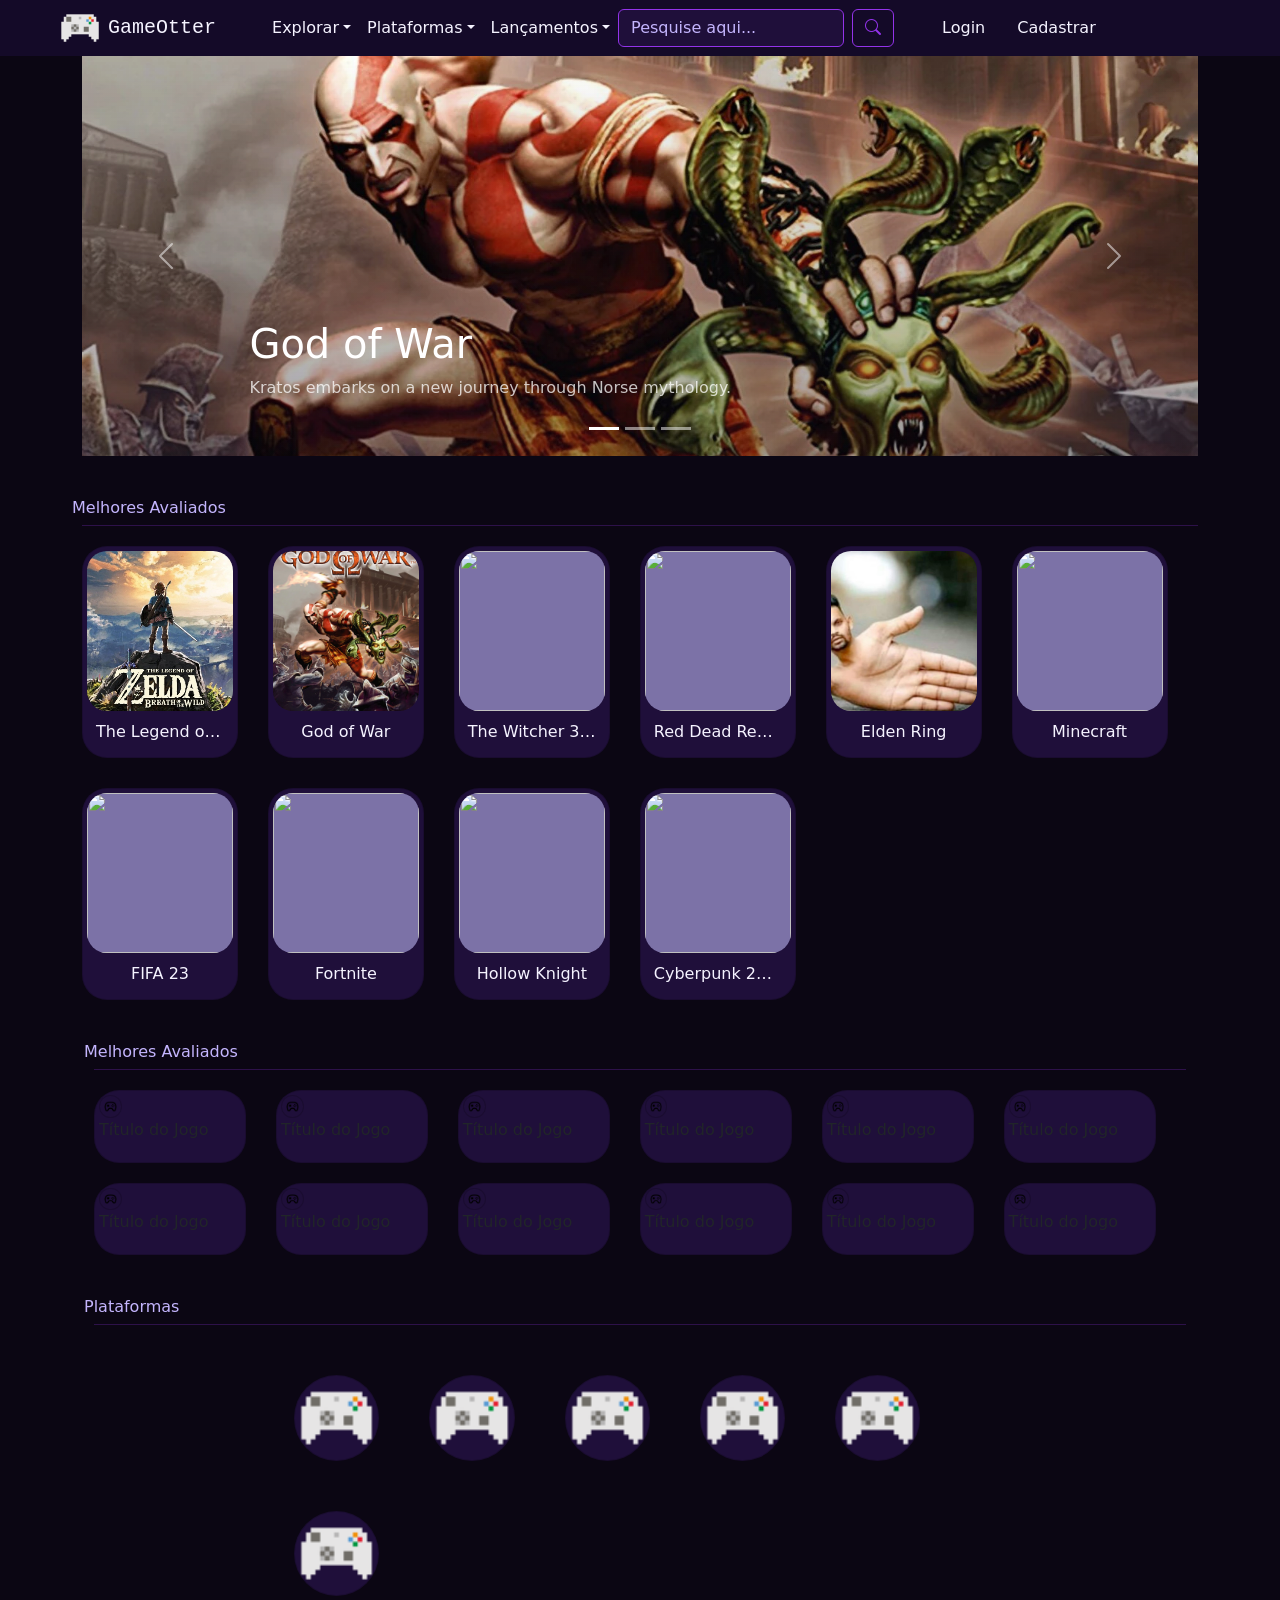
==== commit ea0e2ae2: "atualizações login,index e add cadastro" ====
--- a/index.html
+++ b/index.html
@@ -31,14 +31,40 @@
 
                 <div class="collapse navbar-collapse" id="navbarSupportedContent">
                     <ul class="navbar-nav mb-2 mb-lg-0">
-                        <li class="nav-item">
-                            <a class="nav-link" href="#">Explorar</a>
-                        </li>
-                        <li class="nav-item">
-                            <a class="nav-link" href="#">Plataformas</a>
-                        </li>
-                        <li class="nav-item">
-                            <a class="nav-link" href="#">Lançamentos</a>
+                        <li class="nav-item dropdown">
+                            <a class="nav-link dropdown-toggle" href="#" role="button" data-bs-toggle="dropdown"
+                                aria-expanded="false">Explorar</a>
+                            <ul class="dropdown-menu">
+                                <li><a class="dropdown-item" href="#">Ação</a></li>
+                                <li><a class="dropdown-item" href="#">FPS</a></li>
+                                <li><a class="dropdown-item" href="#">Aventura</a></li>
+                                <li><a class="dropdown-item" href="#">RPG</a></li>
+                                <li><a class="dropdown-item" href="#">Simulação</a></li>
+                                <li><a class="dropdown-item" href="#">Esportes</a></li>
+                                <li><a class="dropdown-item" href="#">Estratégia</a></li>
+                                <li><a class="dropdown-item" href="#">Terror</a></li>
+                                <li><a class="dropdown-item" href="#">Indie</a></li>
+                            </ul>
+                        </li>
+                        <li class="nav-item dropdown">
+                            <a class="nav-link dropdown-toggle" href="#" role="button" data-bs-toggle="dropdown"
+                                aria-expanded="false">Plataformas</a>
+                            <ul class="dropdown-menu">
+                                <li><a class="dropdown-item" href="#">PlayStation</a></li>
+                                <li><a class="dropdown-item" href="#">Xbox</a></li>
+                                <li><a class="dropdown-item" href="#">Nintendo Switch</a></li>
+                                <li><a class="dropdown-item" href="#">PC</a></li>
+                                <li><a class="dropdown-item" href="#">Mobile</a></li>
+                            </ul>
+                        </li>
+                        <li class="nav-item dropdown">
+                            <a class="nav-link dropdown-toggle" href="#" role="button" data-bs-toggle="dropdown"
+                                aria-expanded="false">Lançamentos</a>
+                            <ul class="dropdown-menu">
+                                <li><a class="dropdown-item" href="#">Próximos Lançamentos</a></li>
+                                <li><a class="dropdown-item" href="#">Lançamentos Recentes</a></li>
+                                <li><a class="dropdown-item" href="#">Mais Populares</a></li>
+                            </ul>
                         </li>
                     </ul>
 
@@ -56,7 +82,10 @@
 
                     <ul class="navbar-nav me-auto mb-2 mb-lg-0">
                         <li class="nav-item ms-4">
-                            <a class="nav-link me-3" id="navlogin" href="#">Login</a>
+                            <a class="nav-link me-3" id="navlogin" href="login.html">Login</a>
+                        </li>
+                        <li class="nav-item">
+                            <a class="nav-link" href="cadastro.html">Cadastrar</a>
                         </li>
                     </ul>
 
--- a/css/style.css
+++ b/css/style.css
@@ -228,6 +228,25 @@
 
 /*LOGIN*/
 
+.border {
+    background-color: #1f1f2e;
+    border: 2px solid #8549f4;
+    border-radius: 15px;
+}
+.border h3 {
+    color: #a78bfa;
+}
+.btn-primary {
+    background-color: #6f42c1;
+    border: none;
+    transition: 0.3s;
+}
+.btn-primary:hover {
+    background-color: #5a32a3;
+    transform: scale(1.05);
+}
+/*CADASTRO*/
+
 
 /*REVIEWS*/
 
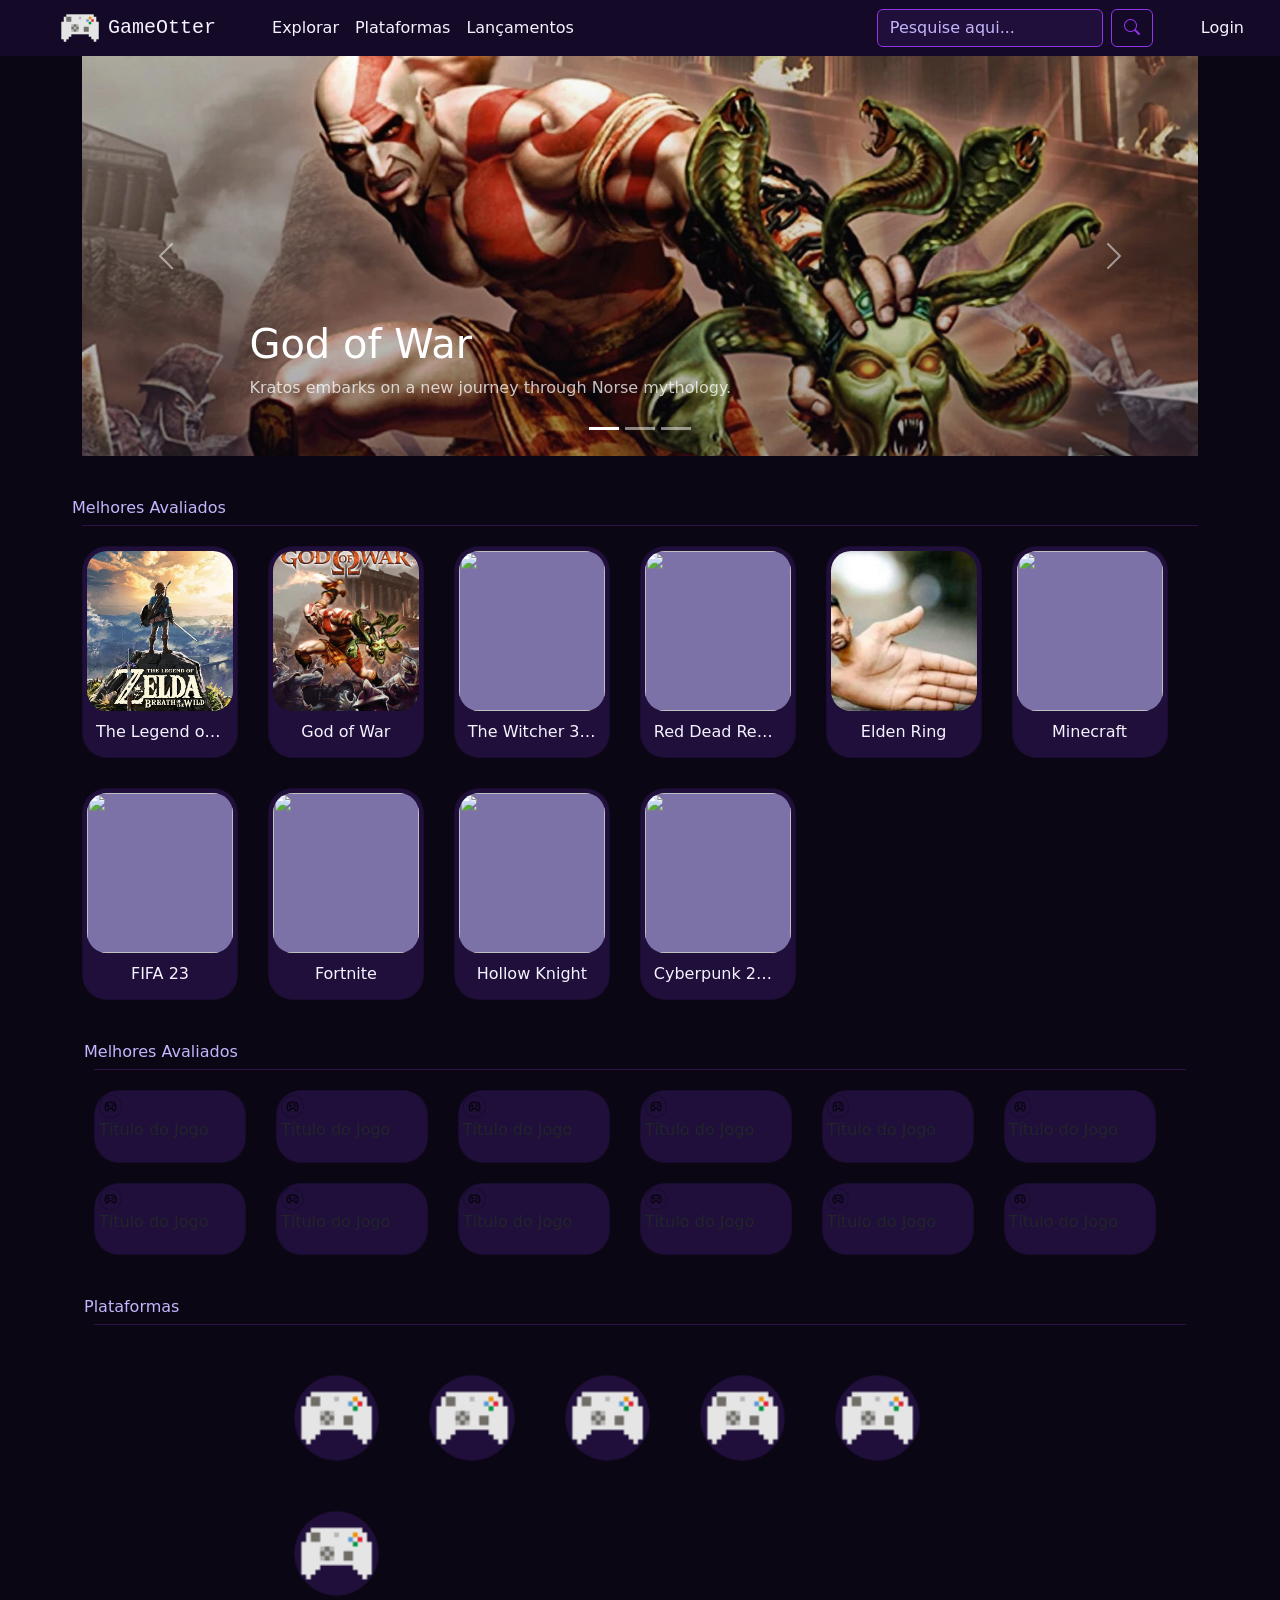
==== commit e18cd253: "2303" ====
--- a/index.html
+++ b/index.html
@@ -23,7 +23,7 @@
                     </a>
                 </div>
 
-                <button class="navbar-toggler" type="button" data-bs-toggle="collapse"
+                <button class="navbar-toggler me-auto" type="button" data-bs-toggle="collapse"
                     data-bs-target="#navbarSupportedContent" aria-controls="navbarSupportedContent"
                     aria-expanded="false" aria-label="Toggle navigation">
                     <span class="navbar-toggler-icon"></span>
@@ -31,46 +31,20 @@
 
                 <div class="collapse navbar-collapse" id="navbarSupportedContent">
                     <ul class="navbar-nav mb-2 mb-lg-0">
-                        <li class="nav-item dropdown">
-                            <a class="nav-link dropdown-toggle" href="#" role="button" data-bs-toggle="dropdown"
-                                aria-expanded="false">Explorar</a>
-                            <ul class="dropdown-menu">
-                                <li><a class="dropdown-item" href="#">Ação</a></li>
-                                <li><a class="dropdown-item" href="#">FPS</a></li>
-                                <li><a class="dropdown-item" href="#">Aventura</a></li>
-                                <li><a class="dropdown-item" href="#">RPG</a></li>
-                                <li><a class="dropdown-item" href="#">Simulação</a></li>
-                                <li><a class="dropdown-item" href="#">Esportes</a></li>
-                                <li><a class="dropdown-item" href="#">Estratégia</a></li>
-                                <li><a class="dropdown-item" href="#">Terror</a></li>
-                                <li><a class="dropdown-item" href="#">Indie</a></li>
-                            </ul>
-                        </li>
-                        <li class="nav-item dropdown">
-                            <a class="nav-link dropdown-toggle" href="#" role="button" data-bs-toggle="dropdown"
-                                aria-expanded="false">Plataformas</a>
-                            <ul class="dropdown-menu">
-                                <li><a class="dropdown-item" href="#">PlayStation</a></li>
-                                <li><a class="dropdown-item" href="#">Xbox</a></li>
-                                <li><a class="dropdown-item" href="#">Nintendo Switch</a></li>
-                                <li><a class="dropdown-item" href="#">PC</a></li>
-                                <li><a class="dropdown-item" href="#">Mobile</a></li>
-                            </ul>
-                        </li>
-                        <li class="nav-item dropdown">
-                            <a class="nav-link dropdown-toggle" href="#" role="button" data-bs-toggle="dropdown"
-                                aria-expanded="false">Lançamentos</a>
-                            <ul class="dropdown-menu">
-                                <li><a class="dropdown-item" href="#">Próximos Lançamentos</a></li>
-                                <li><a class="dropdown-item" href="#">Lançamentos Recentes</a></li>
-                                <li><a class="dropdown-item" href="#">Mais Populares</a></li>
-                            </ul>
+                        <li class="nav-item">
+                            <a class="nav-link" href="#">Explorar</a>
+                        </li>
+                        <li class="nav-item">
+                            <a class="nav-link" href="#">Plataformas</a>
+                        </li>
+                        <li class="nav-item">
+                            <a class="nav-link" href="#">Lançamentos</a>
                         </li>
                     </ul>
 
                 </div>
 
-                <div class="d-flex align-items-center ms-lg-auto w-100 w-lg-auto">
+                <div class="d-flex align-items-center ms-lg-auto">
 
                     <form class="d-flex me-lg-3 my-2 my-lg-0 w-100 w-lg-auto" id="pesquisa" role="search">
                         <input class="form-control me-2" id="inputpesquisa" type="search" placeholder="Pesquise aqui..."
@@ -84,12 +58,9 @@
                         <li class="nav-item ms-4">
                             <a class="nav-link me-3" id="navlogin" href="login.html">Login</a>
                         </li>
-                        <li class="nav-item">
-                            <a class="nav-link" href="cadastro.html">Cadastrar</a>
-                        </li>
                     </ul>
 
-                    <!-- vvv IMPORTANTE: Ficará funcional quando o usuário entraar com a conta!! vvv -->
+                    <!-- vvv IMPORTANTE: Ficará funcional quando o usuário entrar com a conta!! vvv -->
 
                     <!--<ul class="navbar-nav ms-4">
                         <li class="nav-item dropdown">
@@ -176,7 +147,7 @@
 
 
 
-    <div class="container mt-3">
+    <div class="container lg-3">
         <p class="section-title">Melhores Avaliados</p>
         <hr>
 
--- a/css/style.css
+++ b/css/style.css
@@ -4,13 +4,13 @@
 }
 
 .header {
-    display: flex;
+    /*display: flex;*/
     align-items: center;
     background-color: #140A28;
 }
 
 .header div {
-    display: flex;
+    /*display: flex;*/
     align-items: center;
 }
 
@@ -245,7 +245,6 @@
     background-color: #5a32a3;
     transform: scale(1.05);
 }
-/*CADASTRO*/
 
 
 /*REVIEWS*/
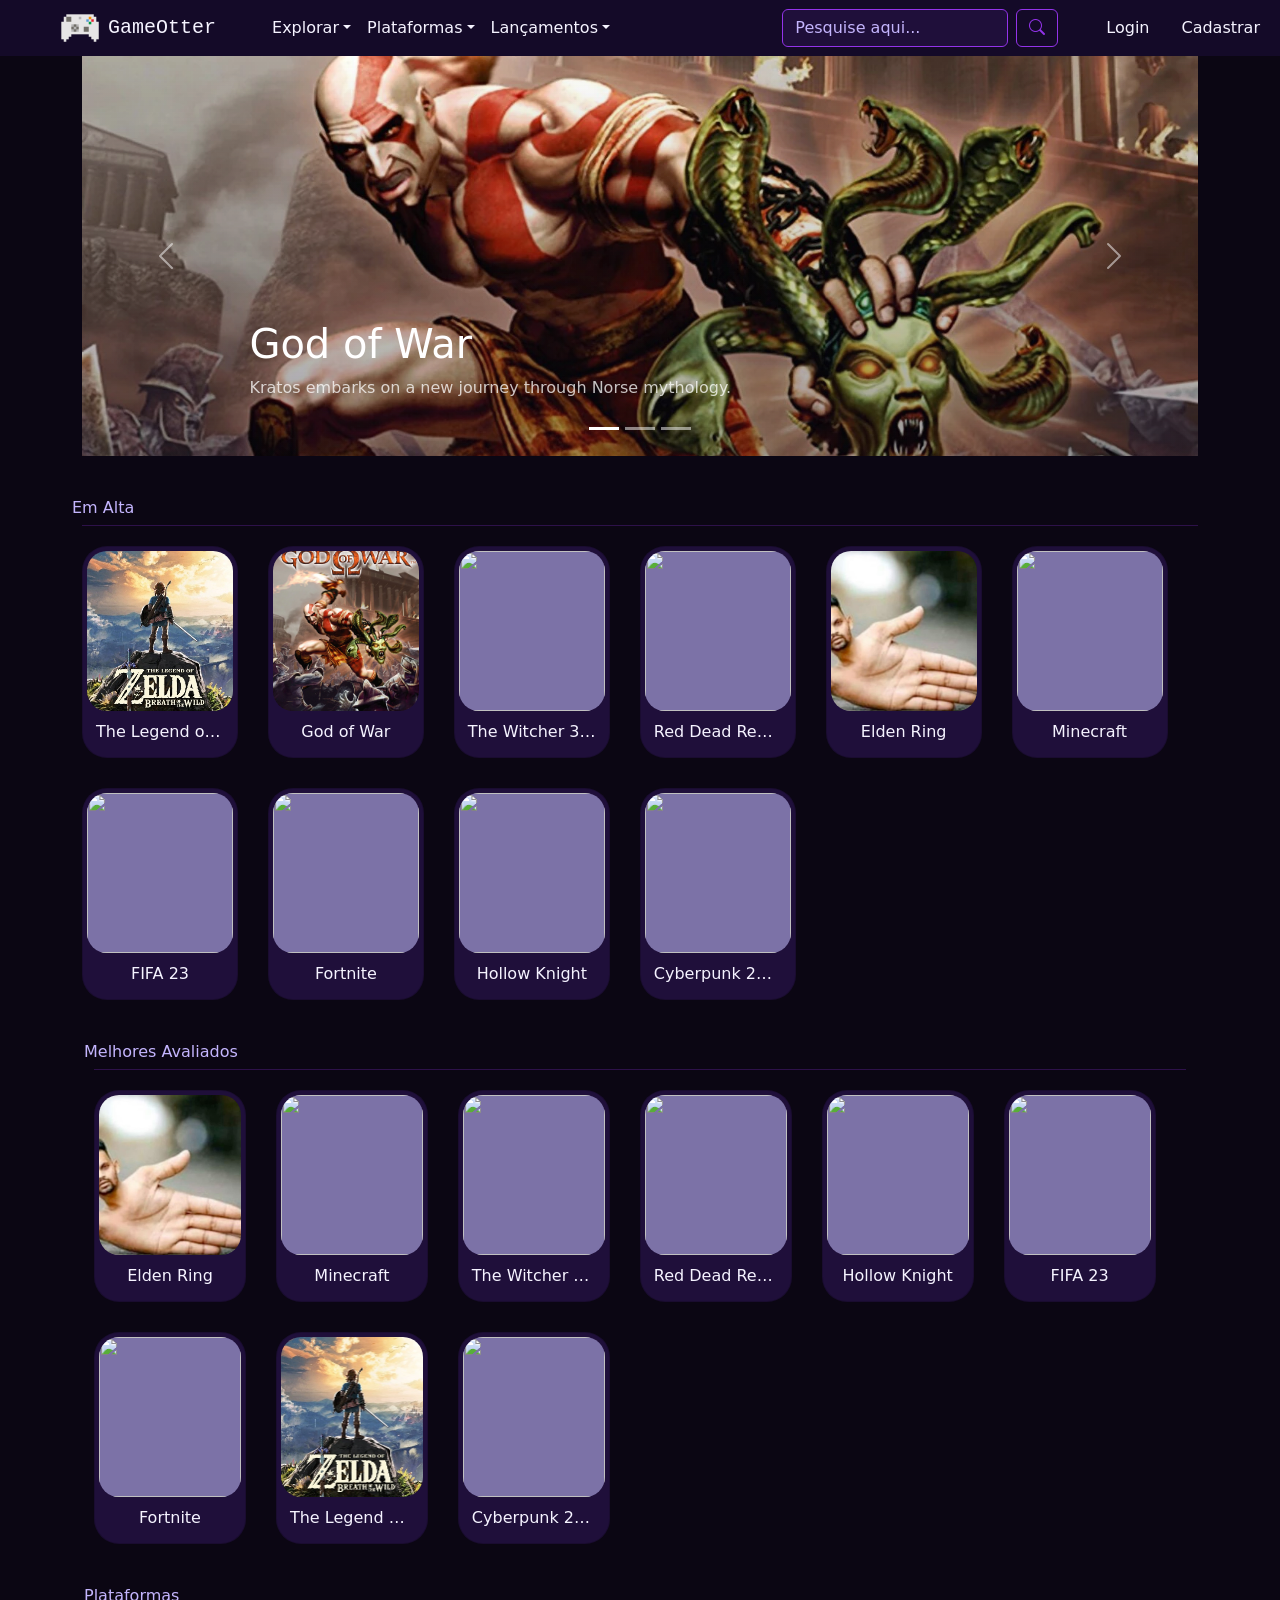
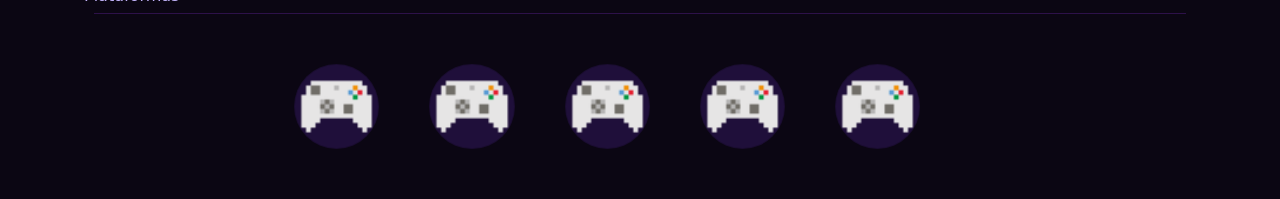
==== commit ec576afa: "2303" ====
--- a/index.html
+++ b/index.html
@@ -31,14 +31,40 @@
 
                 <div class="collapse navbar-collapse" id="navbarSupportedContent">
                     <ul class="navbar-nav mb-2 mb-lg-0">
-                        <li class="nav-item">
-                            <a class="nav-link" href="#">Explorar</a>
-                        </li>
-                        <li class="nav-item">
-                            <a class="nav-link" href="#">Plataformas</a>
-                        </li>
-                        <li class="nav-item">
-                            <a class="nav-link" href="#">Lançamentos</a>
+                        <li class="nav-item dropdown">
+                            <a class="nav-link dropdown-toggle" href="#" role="button" data-bs-toggle="dropdown"
+                                aria-expanded="false">Explorar</a>
+                            <ul class="dropdown-menu">
+                                <li><a class="dropdown-item" href="#">Ação</a></li>
+                                <li><a class="dropdown-item" href="#">FPS</a></li>
+                                <li><a class="dropdown-item" href="#">Aventura</a></li>
+                                <li><a class="dropdown-item" href="#">RPG</a></li>
+                                <li><a class="dropdown-item" href="#">Simulação</a></li>
+                                <li><a class="dropdown-item" href="#">Esportes</a></li>
+                                <li><a class="dropdown-item" href="#">Estratégia</a></li>
+                                <li><a class="dropdown-item" href="#">Terror</a></li>
+                                <li><a class="dropdown-item" href="#">Indie</a></li>
+                            </ul>
+                        </li>
+                        <li class="nav-item dropdown">
+                            <a class="nav-link dropdown-toggle" href="#" role="button" data-bs-toggle="dropdown"
+                                aria-expanded="false">Plataformas</a>
+                            <ul class="dropdown-menu">
+                                <li><a class="dropdown-item" href="#">PlayStation</a></li>
+                                <li><a class="dropdown-item" href="#">Xbox</a></li>
+                                <li><a class="dropdown-item" href="#">Nintendo Switch</a></li>
+                                <li><a class="dropdown-item" href="#">PC</a></li>
+                                <li><a class="dropdown-item" href="#">Mobile</a></li>
+                            </ul>
+                        </li>
+                        <li class="nav-item dropdown">
+                            <a class="nav-link dropdown-toggle" href="#" role="button" data-bs-toggle="dropdown"
+                                aria-expanded="false">Lançamentos</a>
+                            <ul class="dropdown-menu">
+                                <li><a class="dropdown-item" href="#">Próximos Lançamentos</a></li>
+                                <li><a class="dropdown-item" href="#">Lançamentos Recentes</a></li>
+                                <li><a class="dropdown-item" href="#">Mais Populares</a></li>
+                            </ul>
                         </li>
                     </ul>
 
@@ -57,6 +83,9 @@
                     <ul class="navbar-nav me-auto mb-2 mb-lg-0">
                         <li class="nav-item ms-4">
                             <a class="nav-link me-3" id="navlogin" href="login.html">Login</a>
+                        </li>
+                        <li class="nav-item">
+                            <a class="nav-link" href="cadastro.html">Cadastrar</a>
                         </li>
                     </ul>
 
@@ -148,194 +177,42 @@
 
 
     <div class="container lg-3">
-        <p class="section-title">Melhores Avaliados</p>
+        <p class="section-title">Em Alta</p>
         <hr>
 
-        <div class="cards" id="melhoresAv">
+        <div class="cards" id="emAlta">
 
         </div>
 
-        <!--<div class="cards">
-            <div class="card">
-                <div class="card" id="imgcard">
-                    <img src="images/gamepad.png" alt="">
-                </div>
-                <p id="gct">Título do Jogo</p>
-            </div>
-            <div class="card">
-                <div class="card" id="imgcard">
-                    <img src="images/gamepad.png" alt="">
-                </div>
-                <p id="gct">Título do Jogo</p>
-            </div>
-            <div class="card">
-                <div class="card" id="imgcard">
-                    <img src="images/gamepad.png" alt="">
-                </div>
-                <p id="gct">Título do Jogo</p>
-            </div>
-            <div class="card">
-                <div class="card" id="imgcard">
-                    <img src="images/gamepad.png" alt="">
-                </div>
-                <p id="gct">Título do Jogo</p>
-            </div>
-            <div class="card">
-                <div class="card" id="imgcard">
-                    <img src="images/gamepad.png" alt="">
-                </div>
-                <p id="gct">Título do Jogo</p>
-            </div>
-            <div class="card">
-                <div class="card" id="imgcard">
-                    <img src="images/gamepad.png" alt="">
-                </div>
-                <p id="gct">Título do Jogo</p>
-            </div>
-        </div>
-        <div class="cards">
-            <div class="card">
-                <div class="card" id="imgcard">
-                    <img src="images/gamepad.png" alt="">
-                </div>
-                <p id="gct">Título do Jogo</p>
-            </div>
-            <div class="card">
-                <div class="card" id="imgcard">
-                    <img src="images/gamepad.png" alt="">
-                </div>
-                <p id="gct">Título do Jogo</p>
-            </div>
-            <div class="card">
-                <div class="card" id="imgcard">
-                    <img src="images/gamepad.png" alt="">
-                </div>
-                <p id="gct">Título do Jogo</p>
-            </div>
-            <div class="card">
-                <div class="card" id="imgcard">
-                    <img src="images/gamepad.png" alt="">
-                </div>
-                <p id="gct">Título do Jogo</p>
-            </div>
-            <div class="card">
-                <div class="card" id="imgcard">
-                    <img src="images/gamepad.png" alt="">
-                </div>
-                <p id="gct">Título do Jogo</p>
-            </div>
-            <div class="card">
-                <div class="card" id="imgcard">
-                    <img src="images/gamepad.png" alt="">
-                </div>
-                <p id="gct">Título do Jogo</p>
-            </div>
-        </div>
-    </div>-->
 
 
         <div class="container mt-3">
             <p class="section-title">Melhores Avaliados</p>
             <hr>
 
-            <div class="cards">
-                <div class="card">
-                    <div class="card" id="imgcard">
-                        <img src="images/gamepad.png" alt="">
-                    </div>
-                    <p id="gct">Título do Jogo</p>
-                </div>
-                <div class="card">
-                    <div class="card" id="imgcard">
-                        <img src="images/gamepad.png" alt="">
-                    </div>
-                    <p id="gct">Título do Jogo</p>
-                </div>
-                <div class="card">
-                    <div class="card" id="imgcard">
-                        <img src="images/gamepad.png" alt="">
-                    </div>
-                    <p id="gct">Título do Jogo</p>
-                </div>
-                <div class="card">
-                    <div class="card" id="imgcard">
-                        <img src="images/gamepad.png" alt="">
-                    </div>
-                    <p id="gct">Título do Jogo</p>
-                </div>
-                <div class="card">
-                    <div class="card" id="imgcard">
-                        <img src="images/gamepad.png" alt="">
-                    </div>
-                    <p id="gct">Título do Jogo</p>
-                </div>
-                <div class="card">
-                    <div class="card" id="imgcard">
-                        <img src="images/gamepad.png" alt="">
-                    </div>
-                    <p id="gct">Título do Jogo</p>
-                </div>
-            </div>
-            <div class="cards">
-                <div class="card">
-                    <div class="card" id="imgcard">
-                        <img src="images/gamepad.png" alt="">
-                    </div>
-                    <p id="gct">Título do Jogo</p>
-                </div>
-                <div class="card">
-                    <div class="card" id="imgcard">
-                        <img src="images/gamepad.png" alt="">
-                    </div>
-                    <p id="gct">Título do Jogo</p>
-                </div>
-                <div class="card">
-                    <div class="card" id="imgcard">
-                        <img src="images/gamepad.png" alt="">
-                    </div>
-                    <p id="gct">Título do Jogo</p>
-                </div>
-                <div class="card">
-                    <div class="card" id="imgcard">
-                        <img src="images/gamepad.png" alt="">
-                    </div>
-                    <p id="gct">Título do Jogo</p>
-                </div>
-                <div class="card">
-                    <div class="card" id="imgcard">
-                        <img src="images/gamepad.png" alt="">
-                    </div>
-                    <p id="gct">Título do Jogo</p>
-                </div>
-                <div class="card">
-                    <div class="card" id="imgcard">
-                        <img src="images/gamepad.png" alt="">
-                    </div>
-                    <p id="gct">Título do Jogo</p>
-                </div>
+            <div class="cards" id="melhoresAv">
+                
             </div>
         </div>
+
         <div class="container mt-3">
             <p class="section-title">Plataformas</p>
             <hr>
 
             <div class="cards" id="cpc">
-                <div class="card" id="pc">
-                    <img src="images/controle.png" alt="">
-                </div>
-                <div class="card" id="pc">
-                    <img src="images/controle.png" alt="">
-                </div>
-                <div class="card" id="pc">
-                    <img src="images/controle.png" alt="">
-                </div>
-                <div class="card" id="pc">
-                    <img src="images/controle.png" alt="">
-                </div>
-                <div class="card" id="pc">
-                    <img src="images/controle.png" alt="">
-                </div>
-                <div class="card" id="pc">
+                <div class="card pc">
+                    <img src="images/controle.png" alt="">
+                </div>
+                <div class="card pc">
+                    <img src="images/controle.png" alt="">
+                </div>
+                <div class="card pc">
+                    <img src="images/controle.png" alt="">
+                </div>
+                <div class="card pc">
+                    <img src="images/controle.png" alt="">
+                </div>
+                <div class="card pc">
                     <img src="images/controle.png" alt="">
                 </div>
             </div>
--- a/css/style.css
+++ b/css/style.css
@@ -209,7 +209,7 @@
     text-overflow: ellipsis;
 }
 
-#pc {
+.pc {
     border-radius: 100px;
 }
 
@@ -245,6 +245,7 @@
     background-color: #5a32a3;
     transform: scale(1.05);
 }
+/*CADASTRO*/
 
 
 /*REVIEWS*/
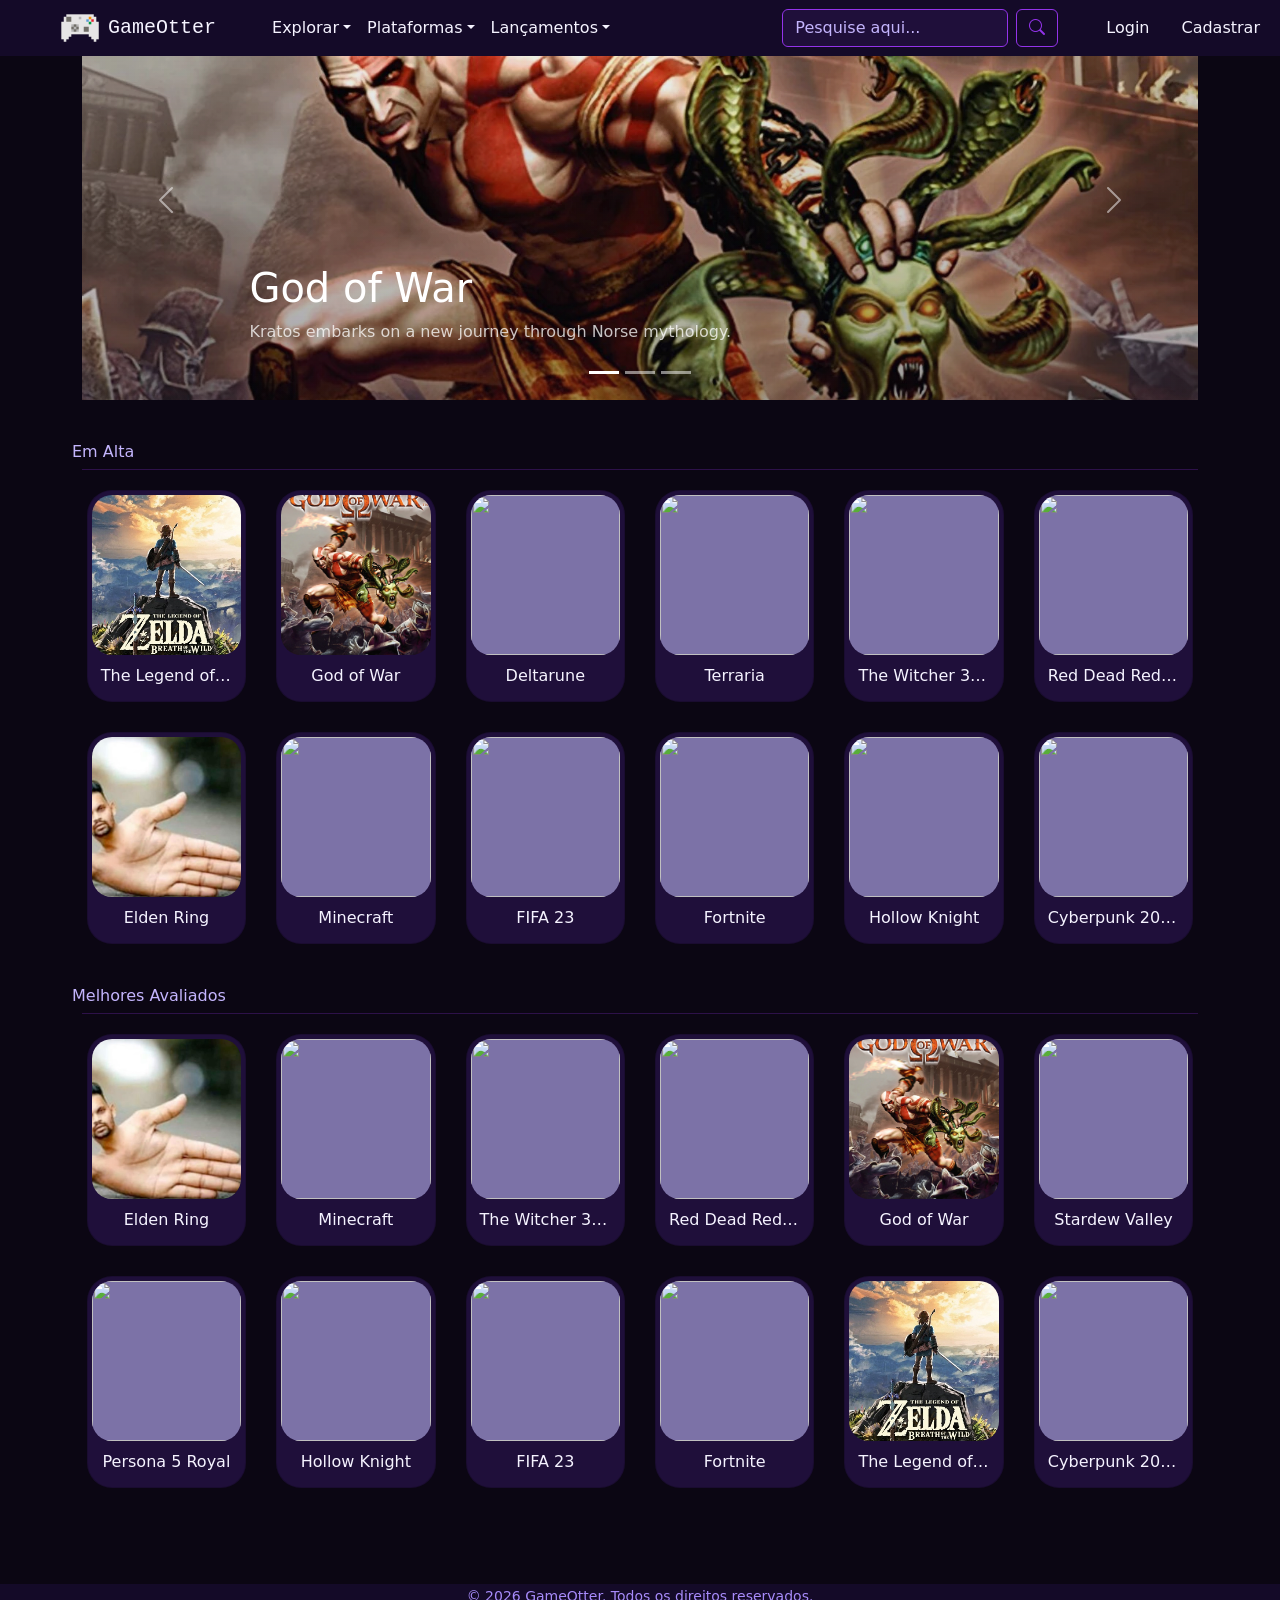
==== commit 2c0fc4fa: "2403" ====
--- a/index.html
+++ b/index.html
@@ -12,7 +12,7 @@
 </head>
 
 <body>
-    <header class="header">
+    <header class="header fixed-top">
         <nav class="navbar navbar-expand-lg">
             <div class="container-fluid">
 
@@ -35,6 +35,7 @@
                             <a class="nav-link dropdown-toggle" href="#" role="button" data-bs-toggle="dropdown"
                                 aria-expanded="false">Explorar</a>
                             <ul class="dropdown-menu">
+                                <li><a class="dropdown-item" href="#">Todos</a></li>
                                 <li><a class="dropdown-item" href="#">Ação</a></li>
                                 <li><a class="dropdown-item" href="#">FPS</a></li>
                                 <li><a class="dropdown-item" href="#">Aventura</a></li>
@@ -80,11 +81,11 @@
                         </button>
                     </form>
 
-                    <ul class="navbar-nav me-auto mb-2 mb-lg-0">
+                    <ul class="navbar-nav flex-row me-auto mb-2 mb-lg-0">
                         <li class="nav-item ms-4">
                             <a class="nav-link me-3" id="navlogin" href="login.html">Login</a>
                         </li>
-                        <li class="nav-item">
+                        <li class="nav-item ms-auto">
                             <a class="nav-link" href="cadastro.html">Cadastrar</a>
                         </li>
                     </ul>
@@ -112,54 +113,11 @@
         </nav>
     </header>
 
-
-
-
     <div class="container">
         <div id="myCarousel" class="carousel slide mb-6" data-bs-ride="carousel">
             <div class="carousel-indicators" id="carouselIndicators">
-                <!--<button type="button" data-bs-target="#myCarousel" data-bs-slide-to="0"
-                    class="" aria-label="Slide 1"></button> <button type="button" data-bs-target="#myCarousel"
-                    data-bs-slide-to="1" aria-label="Slide 2" class="active" aria-current="true"></button> <button
-                    type="button" data-bs-target="#myCarousel" data-bs-slide-to="2" aria-label="Slide 3"
-                    class=""></button>-->
             </div>
             <div class="carousel-inner" id="carouselInner">
-                <!--<div class="carousel-item active" id="carouselItem">-->
-
-
-                <!--<a href="https://deltarune.com/" target="_blank" class="carousel-link">
-                        <img src="images/banner.png" class="d-block w-100" alt="">
-                        <div class="container">
-                            <div class="carousel-caption text-start">
-                                <h1>Título do Jogo</h1>
-                                <p class="opacity-75">Some representative placeholder content for the first slide of the
-                                    carousel.</p>
-                            </div>
-                        </div>
-                    </a>-->
-                <!--</div>-->
-
-
-                <!--<a href="https://deltarune.com/" target="_blank" class="carousel-link">
-                        <img src="images/banner.png" class="d-block w-100" alt="">
-                        <div class="container">
-                            <div class="carousel-caption">
-                                <h1>Título do Jogo</h1>
-                                <p>Some representative placeholder content for the second slide of the carousel.</p>
-                            </div>
-                        </div>
-                    </a>-->
-
-                <!--<a href="https://deltarune.com/" target="_blank" class="carousel-link">
-                        <img src="images/banner.png" class="d-block w-100" alt="">
-                        <div class="container">
-                            <div class="carousel-caption text-end">
-                                <h1>Título do Jogo</h1>
-                                <p>Some representative placeholder content for the third slide of this carousel.</p>
-                            </div>
-                        </div>
-                    </a>-->
 
             </div> <button class="carousel-control-prev" type="button" data-bs-target="#myCarousel"
                 data-bs-slide="prev">
@@ -171,31 +129,17 @@
         </div>
     </div>
 
-
-
-
-
-
     <div class="container lg-3">
         <p class="section-title">Em Alta</p>
         <hr>
+        <div class="cards" id="emAlta"></div>
 
-        <div class="cards" id="emAlta">
-
-        </div>
+        <p class="section-title">Melhores Avaliados</p>
+        <hr>
+        <div class="cards" id="melhoresAv"></div>
 
 
-
-        <div class="container mt-3">
-            <p class="section-title">Melhores Avaliados</p>
-            <hr>
-
-            <div class="cards" id="melhoresAv">
-                
-            </div>
-        </div>
-
-        <div class="container mt-3">
+        <!--<div class="container mt-3">
             <p class="section-title">Plataformas</p>
             <hr>
 
@@ -215,16 +159,24 @@
                 <div class="card pc">
                     <img src="images/controle.png" alt="">
                 </div>
-            </div>
+            </div>-->
 
 
+        <br><br><br><br>
+    </div>
 
-            <script src="https://cdn.jsdelivr.net/npm/bootstrap@5.3.8/dist/js/bootstrap.bundle.min.js"
-                integrity="sha384-FKyoEForCGlyvwx9Hj09JcYn3nv7wiPVlz7YYwJrWVcXK/BmnVDxM+D2scQbITxI"
-                crossorigin="anonymous"></script>
 
-            <script src="data.js"></script>
-            <script src="script.js"></script>
+    <footer class="footer text-center">
+            <p><small>© 2026 GameOtter. Todos os direitos reservados.</small></p>
+    </footer>
+
+
+    <script src="https://cdn.jsdelivr.net/npm/bootstrap@5.3.8/dist/js/bootstrap.bundle.min.js"
+        integrity="sha384-FKyoEForCGlyvwx9Hj09JcYn3nv7wiPVlz7YYwJrWVcXK/BmnVDxM+D2scQbITxI"
+        crossorigin="anonymous"></script>
+
+    <script src="data.js"></script>
+    <script src="script.js"></script>
 
 </body>
 
--- a/css/style.css
+++ b/css/style.css
@@ -144,6 +144,10 @@
     z-index: 2;
 }
 
+#myCarousel:hover {
+    cursor: pointer;
+}
+
 hr {
     border: none;
     height: 1px;
@@ -160,18 +164,56 @@
 
 .cards {
     display: flex;
+    flex-wrap: wrap;
     gap: 30px;
+    row-gap: 30px;
     margin-top: 20px;
-    flex-wrap: wrap;
+    justify-content: center;
 }
 
 .card {
-    flex: 0 0 calc(16.66% - 30px);
+    flex: 0 0 calc(100% / 7);
+    max-width: calc(100% / 7);
     background-color: #1F0F3A;
     border-radius: 25px;
     transition: transform 0.2s ease, box-shadow 0.25s ease;
-    width: 16%;
     padding: 4px;
+    box-sizing: border-box;
+}
+
+@media (max-width: 1200px) {
+    .card {
+        flex: 0 0 calc(100% / 6);
+        max-width: calc(100% / 6);
+    }
+}
+
+@media (max-width: 1000px) {
+    .card {
+        flex: 0 0 calc(100% / 5);
+        max-width: calc(100% / 5);
+    }
+}
+
+@media (max-width: 800px) {
+    .card {
+        flex: 0 0 calc(100% / 4);
+        max-width: calc(100% / 4);
+    }
+}
+
+@media (max-width: 600px) {
+    .card {
+        flex: 0 0 calc(100% / 3);
+        max-width: calc(100% / 3);
+    }
+}
+
+@media (max-width: 450px) {
+    .card {
+        flex: 0 0 100%;
+        max-width: 100%;
+    }
 }
 
 .card:hover {
@@ -218,8 +260,9 @@
     gap: 50px;
 }
 
-#myCarousel:hover {
-    cursor: pointer;
+.footer{
+    background-color: #140A28;
+    color:#a78bfa;
 }
 
 
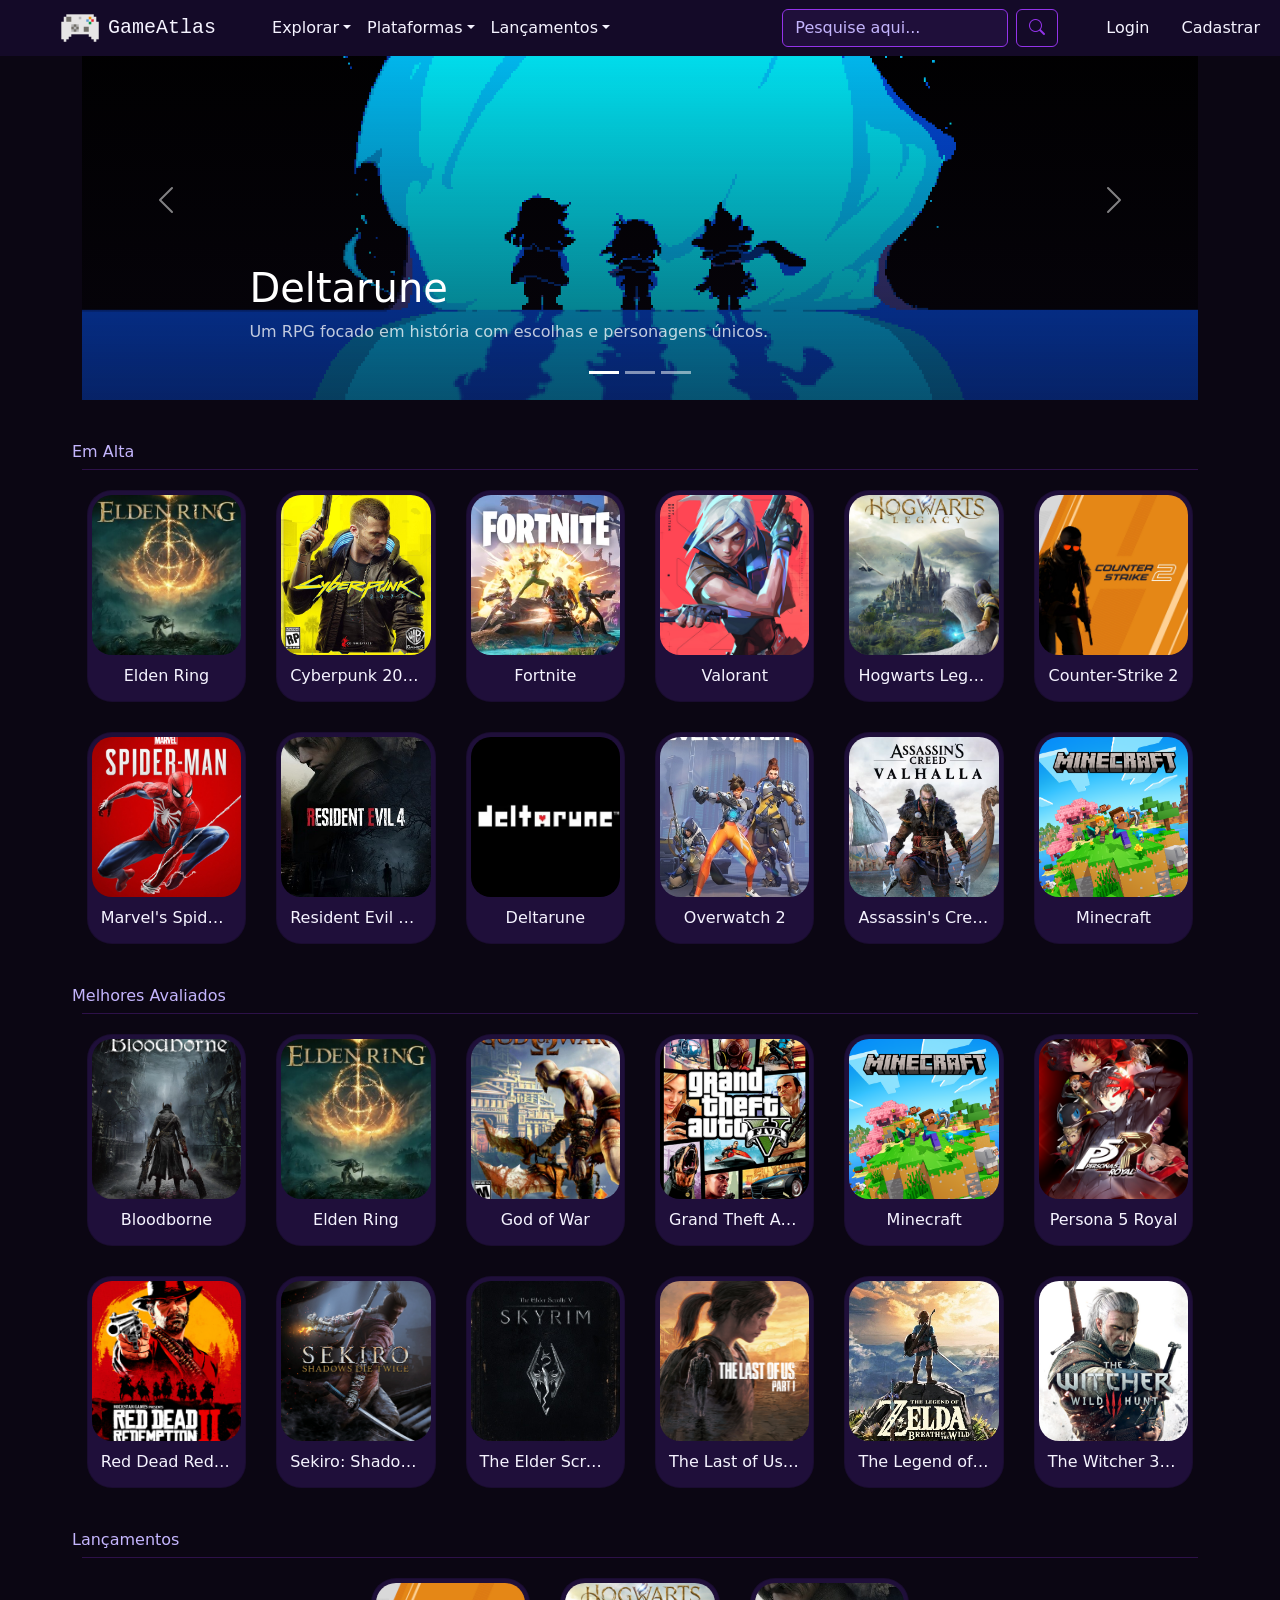
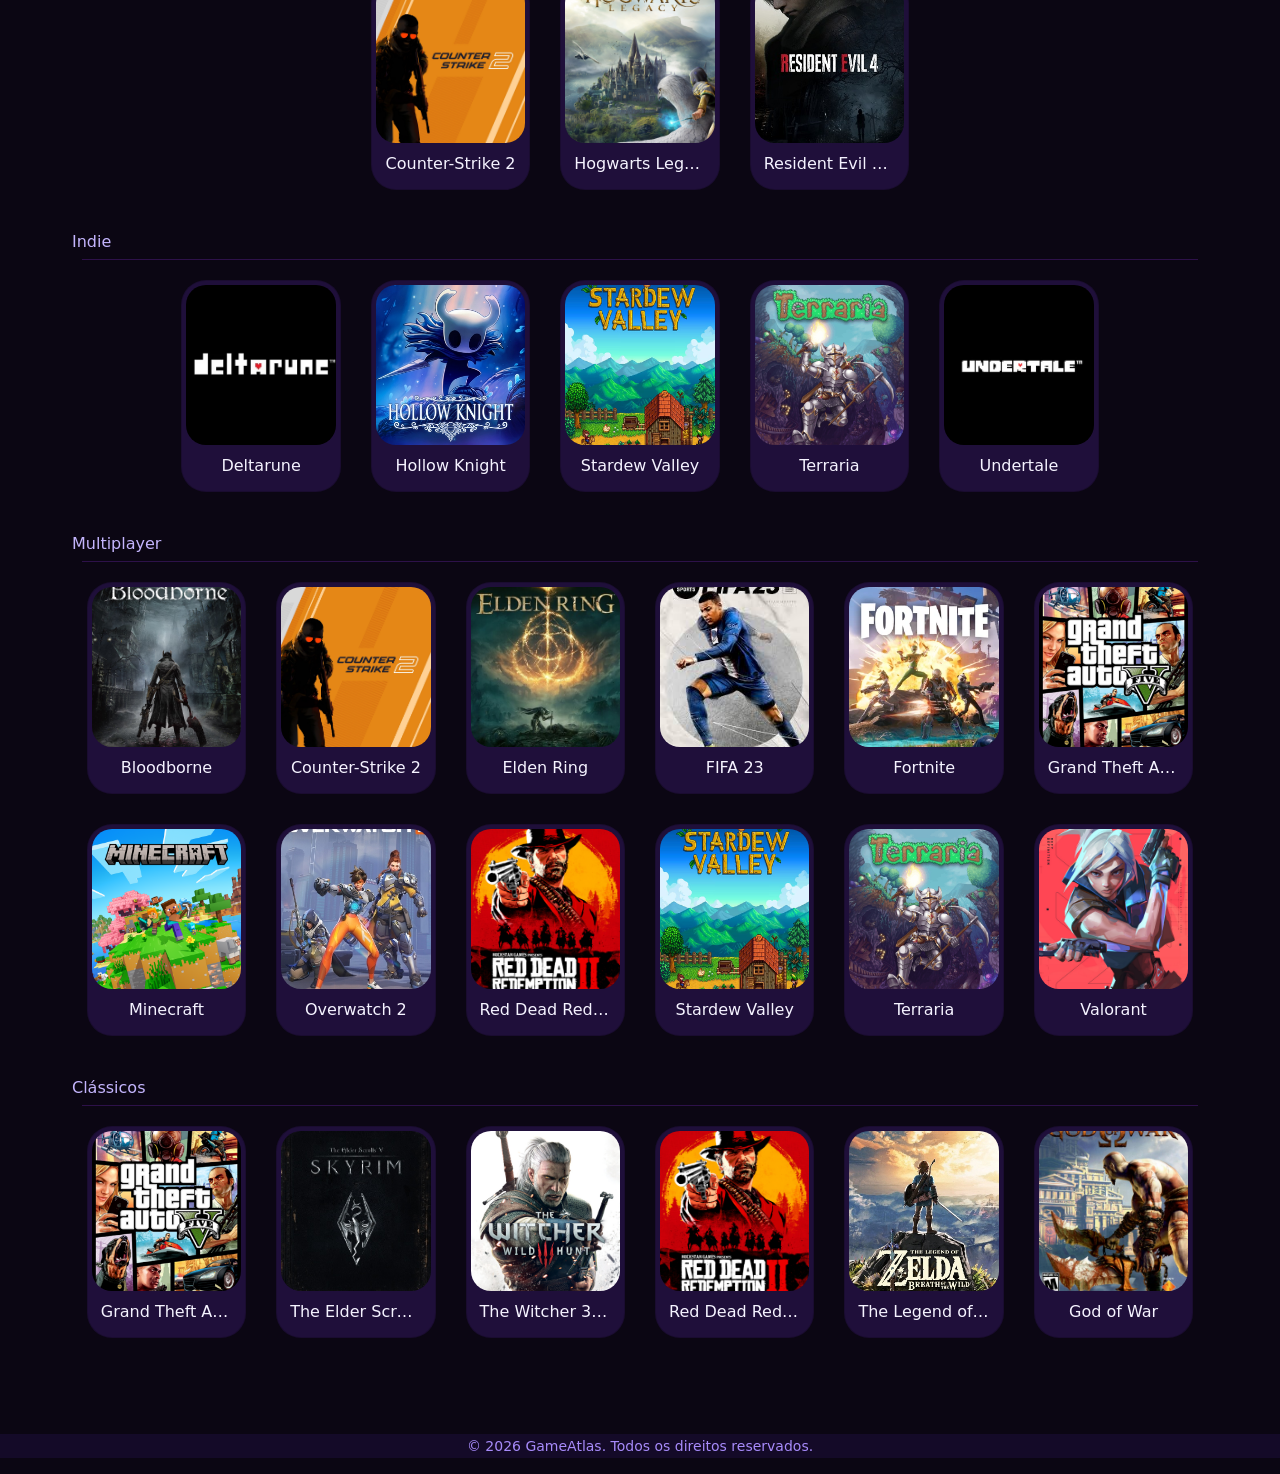
==== commit a3070602: "2703" ====
--- a/index.html
+++ b/index.html
@@ -4,7 +4,7 @@
 <head>
     <meta charset="UTF-8">
     <meta name="viewport" content="width=device-width, initial-scale=1.0">
-    <title>GameOtter</title>
+    <title>GameAtlas</title>
     <link rel="icon" type="image/x-icon" href="images/favicon.ico">
     <link rel="stylesheet" href="bootstrap/css/bootstrap.min.css">
     <link rel="stylesheet" href="css/style.css">
@@ -18,8 +18,8 @@
 
                 <div class="d-flex align-items-center gap-2 px-3 px-lg-5">
                     <img src="images/controle.png" alt="logo" style="width: 40px;">
-                    <a class="nav-link active p-0" href="#" id="home">
-                        <h5 class="title m-0">GameOtter</h5>
+                    <a class="nav-link active p-0" href="index.html" id="home">
+                        <h5 class="title m-0">GameAtlas</h5>
                     </a>
                 </div>
 
@@ -35,7 +35,7 @@
                             <a class="nav-link dropdown-toggle" href="#" role="button" data-bs-toggle="dropdown"
                                 aria-expanded="false">Explorar</a>
                             <ul class="dropdown-menu">
-                                <li><a class="dropdown-item" href="#">Todos</a></li>
+                                <li><a class="dropdown-item" href="explorar.html">Todos</a></li>
                                 <li><a class="dropdown-item" href="#">Ação</a></li>
                                 <li><a class="dropdown-item" href="#">FPS</a></li>
                                 <li><a class="dropdown-item" href="#">Aventura</a></li>
@@ -138,6 +138,27 @@
         <hr>
         <div class="cards" id="melhoresAv"></div>
 
+        <p class="section-title">Lançamentos</p>
+        <hr>
+        <div class="cards" id="lancamentos"></div>   
+
+        <p class="section-title">Indie</p>
+        <hr>
+        <div class="cards" id="indie"></div>
+
+        <p class="section-title">Multiplayer</p>
+        <hr>
+        <div class="cards" id="multiplayer"></div>
+
+        <p class="section-title">Clássicos</p>
+        <hr>
+        <div class="cards" id="classicos"></div>
+
+        
+
+        
+
+        
 
         <!--<div class="container mt-3">
             <p class="section-title">Plataformas</p>
@@ -167,7 +188,7 @@
 
 
     <footer class="footer text-center">
-            <p><small>© 2026 GameOtter. Todos os direitos reservados.</small></p>
+            <p><small>© 2026 GameAtlas. Todos os direitos reservados.</small></p>
     </footer>
 
 
--- a/css/style.css
+++ b/css/style.css
@@ -73,18 +73,18 @@
     box-shadow: none;
 }
 
-#btnpesquisa{
+#btnpesquisa {
     color: #9333EA;
     border-color: #9333EA;
 }
 
-#btnpesquisa:hover{
+#btnpesquisa:hover {
     background-color: #9333EA;
-    color:#F5F3FF;
+    color: #F5F3FF;
     box-shadow: 0 0 10px #9333EA;
 }
 
-.dropdown-item{
+.dropdown-item {
     color: #1F0F3A;
 }
 
@@ -98,18 +98,19 @@
     color: white;
 }
 
-.carousel-inner{
+.carousel-inner {
     height: 400px;
     height: 100%;
     position: relative;
 }
 
-.carousel-inner::after{
+.carousel-inner::after {
     content: "";
     position: absolute;
     inset: 0;
-    background: linear-gradient(to top, rgba(11,6,19,0.4), transparent);
-}
+    background: linear-gradient(to top, rgba(11, 6, 19, 0.6), transparent);
+}
+
 /**
 .carousel-item{
     height: 100%;
@@ -126,7 +127,7 @@
 .imgcarousel {
     width: 100%;
     height: 400px;
-    background: #7c72a7; 
+    background: #7c72a7;
     display: flex;
     align-items: center;
     justify-content: center;
@@ -217,7 +218,7 @@
 }
 
 .card:hover {
-    transform: scale(1.05); 
+    transform: scale(1.05);
     cursor: pointer;
     box-shadow: 0 0 20px #9333EA;
 }
@@ -228,7 +229,7 @@
     overflow: hidden;
     margin: 0;
     border-radius: 20px;
-    background-color:#7c72a7;
+    background-color: #7c72a7;
 }
 
 .imgcard img {
@@ -260,9 +261,9 @@
     gap: 50px;
 }
 
-.footer{
+.footer {
     background-color: #140A28;
-    color:#a78bfa;
+    color: #a78bfa;
 }
 
 
@@ -270,28 +271,410 @@
 
 
 /*LOGIN*/
-
-.border {
-    background-color: #1f1f2e;
-    border: 2px solid #8549f4;
-    border-radius: 15px;
-}
-.border h3 {
-    color: #a78bfa;
-}
-.btn-primary {
-    background-color: #6f42c1;
+.login-card {
+    width: 350px;
+    margin: 100px auto;
+    padding: 24px;
+    background: #6c757d;
+    border: 1px solid #aeb4bb;
+    border-radius: 16px;
+}
+
+/*CADASTRO*/
+.cadastro-card {
+    width: 350px;
+    margin: 100px auto;
+    padding: 24px;
+    background: #6c757d;
+    border: 1px solid #aeb4bb;
+    border-radius: 16px;
+}
+
+/*REVIEWS*/
+.review-page {
+    min-height: 100vh;
+    padding: 110px 40px 40px;
+    background: #0f0818;
+    color: #fff;
+}
+.review-card {
+    max-width: 1200px;
+    margin: 0 auto;
+    display: grid;
+    grid-template-columns: 280px 1fr;
+    gap: 40px;
+    align-items: start;
+}
+.review-cover {
+    width: 100%;
+    object-fit: cover;
+    border-radius: 18px;
+    box-shadow: 0 0 18px rgba(111, 66, 193, 0.35);
+    border: 2px solid #6f42c1;
+}
+
+.review-info {
+    padding-top: 10px;
+}
+.review-desc {
+    font-size: 1.15rem;
+    line-height: 1.8;
+    color: #e7e7e7;
+    margin-bottom: 28px;
+    max-width: 780px;
+}
+.review-meta {
+    display: grid;
+    gap: 12px;
+    font-size: 1.05rem;
+}
+
+.review-meta strong {
+    color: #ffffff;
+}
+
+@media (max-width: 768px) {
+    .review-page {
+        padding: 90px 16px 24px;
+    }
+
+    .review-card {
+        grid-template-columns: 1fr;
+        gap: 24px;
+    }
+
+    .review-title {
+        font-size: 2.2rem;
+    }
+}
+
+/*LISTAS*/
+
+/*GAME*/
+
+/* ============================================================
+   GAME PAGE — style_game.css
+   ============================================================ */
+
+
+/* BASE */
+body {
+    margin: 0;
+    padding: 0;
+}
+
+/* CONTAINER CENTRAL */
+.page-container {
+    max-width: 1200px;
+    margin: 0 auto;
+    padding: 70px 24px 0;
+}
+
+/* TOPO: CAROUSEL + INFO LADO A LADO */
+.top-container {
+    display: flex;
+    gap: 20px;
+    align-items: flex-start;
+}
+
+/* Coluna esquerda (carousel) */
+.media {
+    flex: 3;
+    min-width: 0;
+}
+
+/* Coluna direita (informações do jogo) */
+.info {
+    flex: 0 0 35%;
+    background-color: #2a2230;
+    padding: 20px;
+    border-radius: 10px;
+    min-height: 350px;
+    box-sizing: border-box;
+}
+
+
+/* CAROUSEL PRINCIPAL */
+.carouselgame {
+    position: relative;
+    width: 100%;
+    height: 350px;
+    border-radius: 10px;
+    overflow: hidden;
+    background-color: #000;
+}
+
+.carouselgame>img,
+.carouselgame>video {
+    position: absolute;
+    inset: 0;
+    width: 100%;
+    height: 100%;
+    object-fit: contain;
+    background-color: #000;
+    opacity: 0;
+    transition: opacity 0.8s ease;
+    z-index: 0;
+}
+
+.carouselgame .active {
+    opacity: 1;
+    z-index: 1;
+}
+
+
+/* SETAS */
+.carousel-arrow {
+    position: absolute;
+    top: 50%;
+    transform: translateY(-50%);
+    z-index: 5;
+    background: rgba(0, 0, 0, 0.5);
     border: none;
-    transition: 0.3s;
-}
-.btn-primary:hover {
-    background-color: #5a32a3;
-    transform: scale(1.05);
-}
-/*CADASTRO*/
-
-
-/*REVIEWS*/
-
-
-/*LISTAS*/
+    color: #fff;
+    font-size: 22px;
+    padding: 10px 14px;
+    cursor: pointer;
+    border-radius: 6px;
+    transition: background 0.2s ease;
+    line-height: 1;
+}
+
+.carousel-arrow:hover {
+    background: rgba(179, 158, 181, 0.7);
+}
+
+.carousel-arrow.left {
+    left: 10px;
+}
+
+.carousel-arrow.right {
+    right: 10px;
+}
+
+
+/* CONTROLES DE VÍDEO */
+.video-controls {
+    position: absolute;
+    bottom: 0;
+    left: 0;
+    right: 0;
+    z-index: 10;
+    display: flex;
+    align-items: center;
+    gap: 10px;
+    padding: 8px 12px;
+    background: linear-gradient(transparent, rgba(0, 0, 0, 0.75));
+    border-radius: 0 0 10px 10px;
+    opacity: 0;
+    pointer-events: none;
+    transition: opacity 0.3s ease;
+}
+
+.video-controls button {
+    background: none;
+    border: none;
+    color: #fff;
+    font-size: 18px;
+    cursor: pointer;
+    padding: 0;
+    line-height: 1;
+}
+
+#videoProgress {
+    flex: 1;
+    height: 4px;
+    accent-color: #B39EB5;
+    cursor: pointer;
+}
+
+.volume-wrap {
+    display: flex;
+    align-items: center;
+    gap: 6px;
+    color: #fff;
+}
+
+#videoVolume {
+    width: 70px;
+    height: 4px;
+    accent-color: #9333EA;
+    cursor: pointer;
+}
+
+
+/* MINIATURAS COM SCROLL */
+.thumbnails-wrapper {
+    margin-top: 10px;
+    overflow-x: auto;
+    scrollbar-width: thin;
+    scrollbar-color: #B39EB5 #1a0f2e;
+    border-radius: 5px;
+}
+
+.thumbnails-wrapper::-webkit-scrollbar {
+    height: 5px;
+}
+
+.thumbnails-wrapper::-webkit-scrollbar-track {
+    background: #1a0f2e;
+    border-radius: 5px;
+}
+
+.thumbnails-wrapper::-webkit-scrollbar-thumb {
+    background: #B39EB5;
+    border-radius: 5px;
+}
+
+.thumbnails {
+    display: flex;
+    gap: 10px;
+    width: max-content;
+    padding-bottom: 6px;
+}
+
+.thumbnails img {
+    width: 100px;
+    height: 60px;
+    object-fit: cover;
+    border-radius: 5px;
+    cursor: pointer;
+    opacity: 0.6;
+    border: 2px solid transparent;
+    transition: opacity 0.2s ease, border-color 0.2s ease;
+    box-sizing: border-box;
+    flex-shrink: 0;
+}
+
+.thumbnails img.active,
+.thumbnails img:hover {
+    opacity: 1;
+    border-color: #B39EB5;
+}
+
+
+/* TEXTOS DO PAINEL INFO */
+.info h1 {
+    color: #B39EB5;
+    margin-top: 0;
+    font-size: 1.8rem;
+}
+
+.meta {
+    font-size: 14px;
+    color: #ccc;
+    line-height: 1.6;
+}
+
+.desc {
+    margin: 10px 0;
+    color: #ddd;
+    font-size: 14px;
+    line-height: 1.6;
+}
+
+
+/* TAGS */
+.tags {
+    display: flex;
+    flex-wrap: wrap;
+    gap: 6px;
+    margin-top: 10px;
+}
+
+.tags span {
+    background-color: #B39EB5;
+    color: #000;
+    padding: 4px 10px;
+    border-radius: 5px;
+    font-size: 12px;
+    font-weight: 500;
+}
+
+
+/* AVALIAÇÕES */
+.review-row {
+    display: flex;
+    align-items: center;
+    justify-content: center;
+    gap: 32px;
+    margin-top: 20px;
+}
+
+.chart-item {
+    display: flex;
+    align-items: center;
+    gap: 12px;
+}
+
+.chart-label {
+    font-size: 14px;
+    color: #ccc;
+    line-height: 1.6;
+}
+
+.chart-label strong {
+    color: #B39EB5;
+    font-size: 22px;
+    font-weight: 700;
+    display: block;
+}
+
+
+/* BOTÃO REVIEWS */
+.btn-reviews {
+    display: block;
+    margin-top: 16px;
+    padding: 10px 0;
+    width: 100%;
+    text-align: center;
+    background-color: transparent;
+    color: #B39EB5;
+    border: 2px solid #B39EB5;
+    border-radius: 8px;
+    font-size: 14px;
+    font-weight: 500;
+    text-decoration: none;
+    transition: background-color 0.2s ease, color 0.2s ease, box-shadow 0.2s ease;
+    box-sizing: border-box;
+}
+
+.btn-reviews:hover {
+    background-color: #B39EB5;
+    color: #1a0f2e;
+    box-shadow: 0 0 12px #B39EB5;
+}
+
+
+/* SEÇÕES ABAIXO DO TOPO */
+.below-media,
+.below-info {
+    margin-top: 20px;
+}
+
+.below-media h2,
+.below-info h2 {
+    color: #B39EB5;
+}
+
+
+/* RESPONSIVIDADE */
+@media (max-width: 900px) {
+    .top-container {
+        flex-direction: column;
+    }
+
+    .info {
+        flex: 0 0 100%;
+        min-height: unset;
+    }
+
+    .carouselgame {
+        height: 300px;
+    }
+
+    .thumbnails img {
+        width: 70px;
+        height: 42px;
+    }
+}
